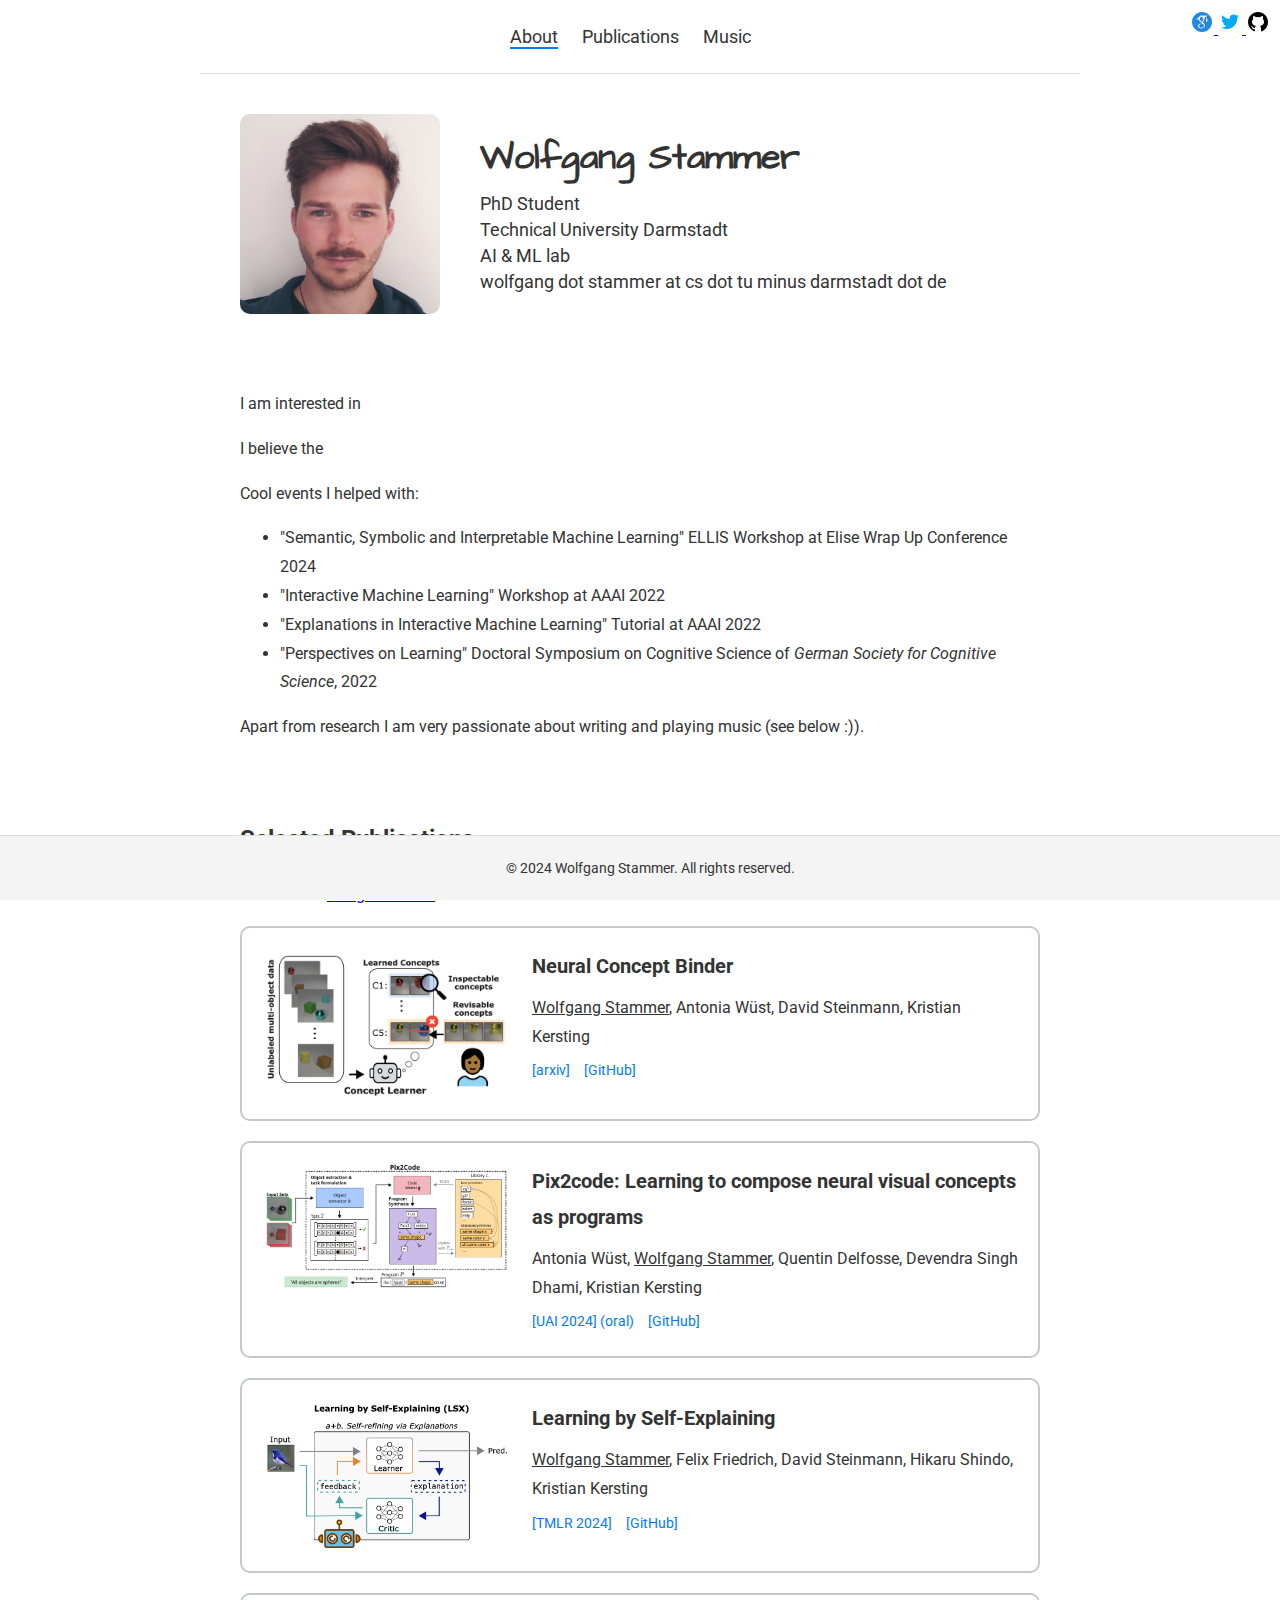
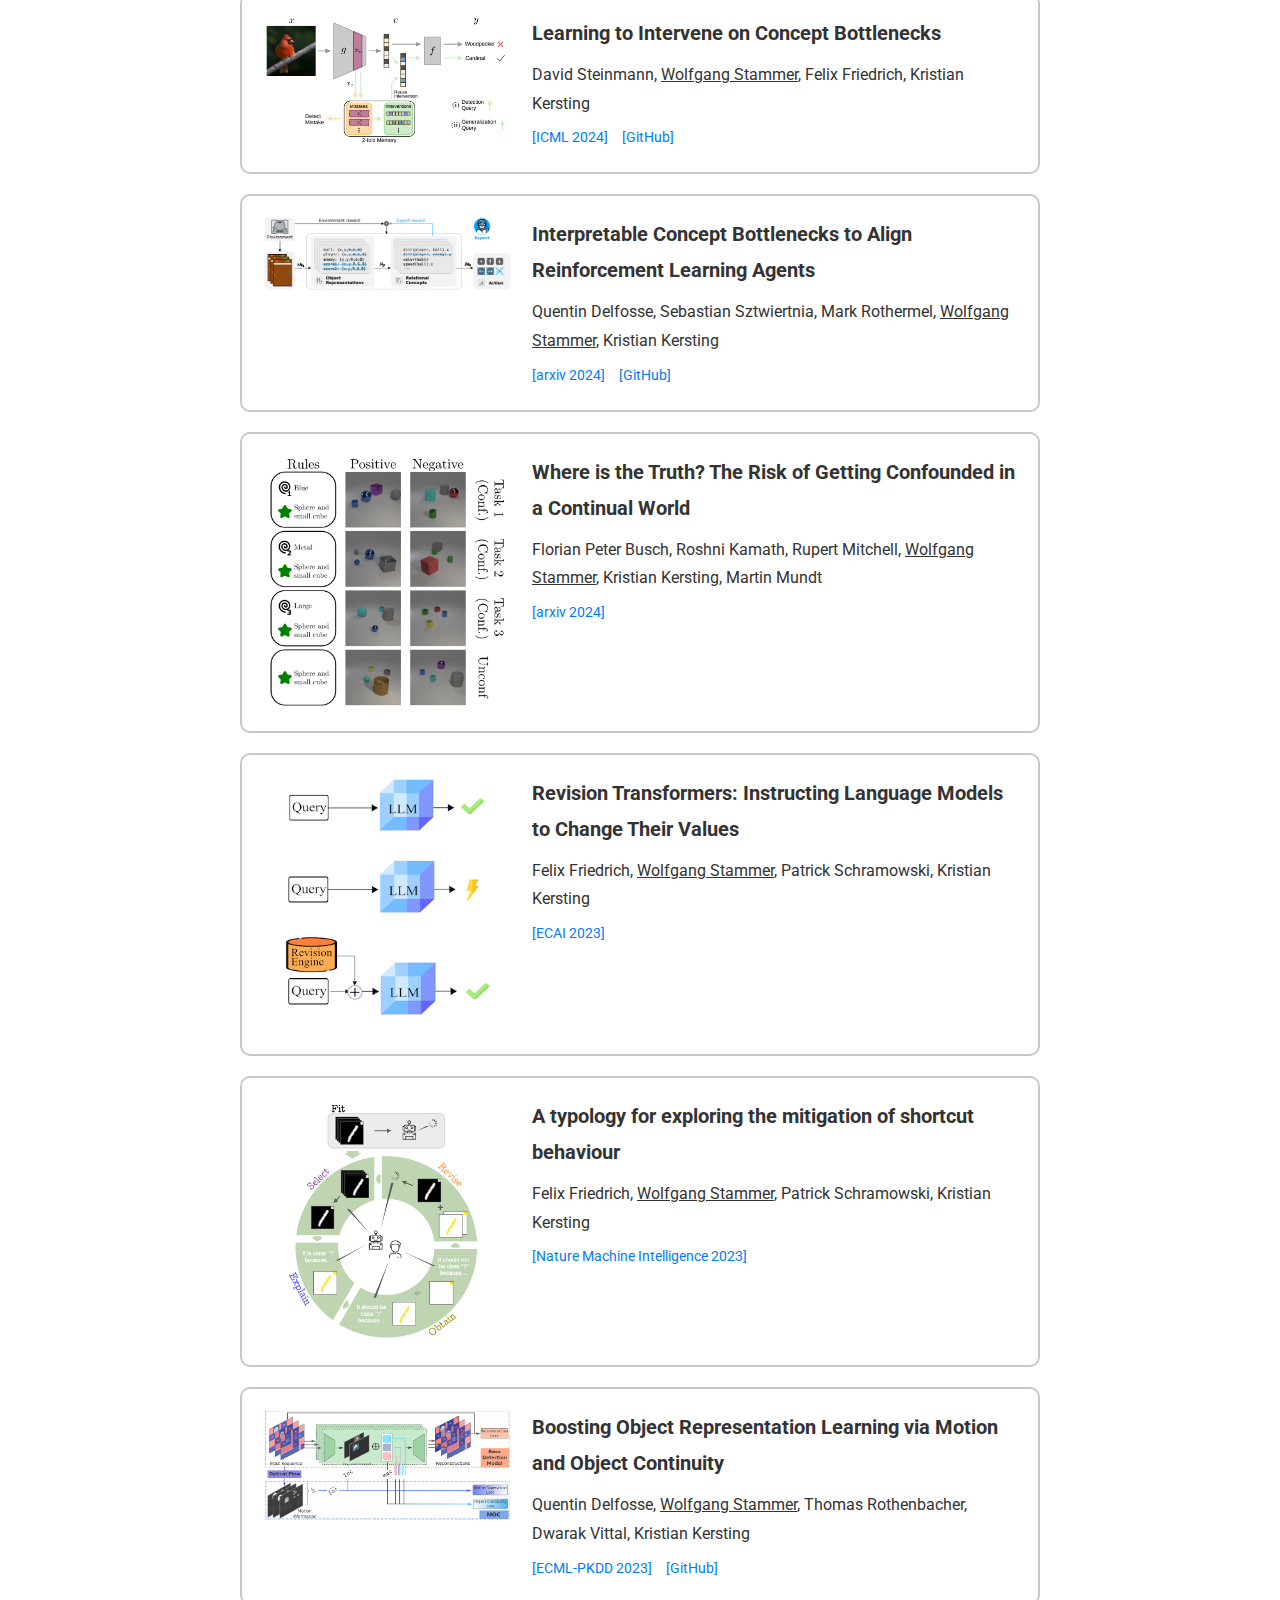
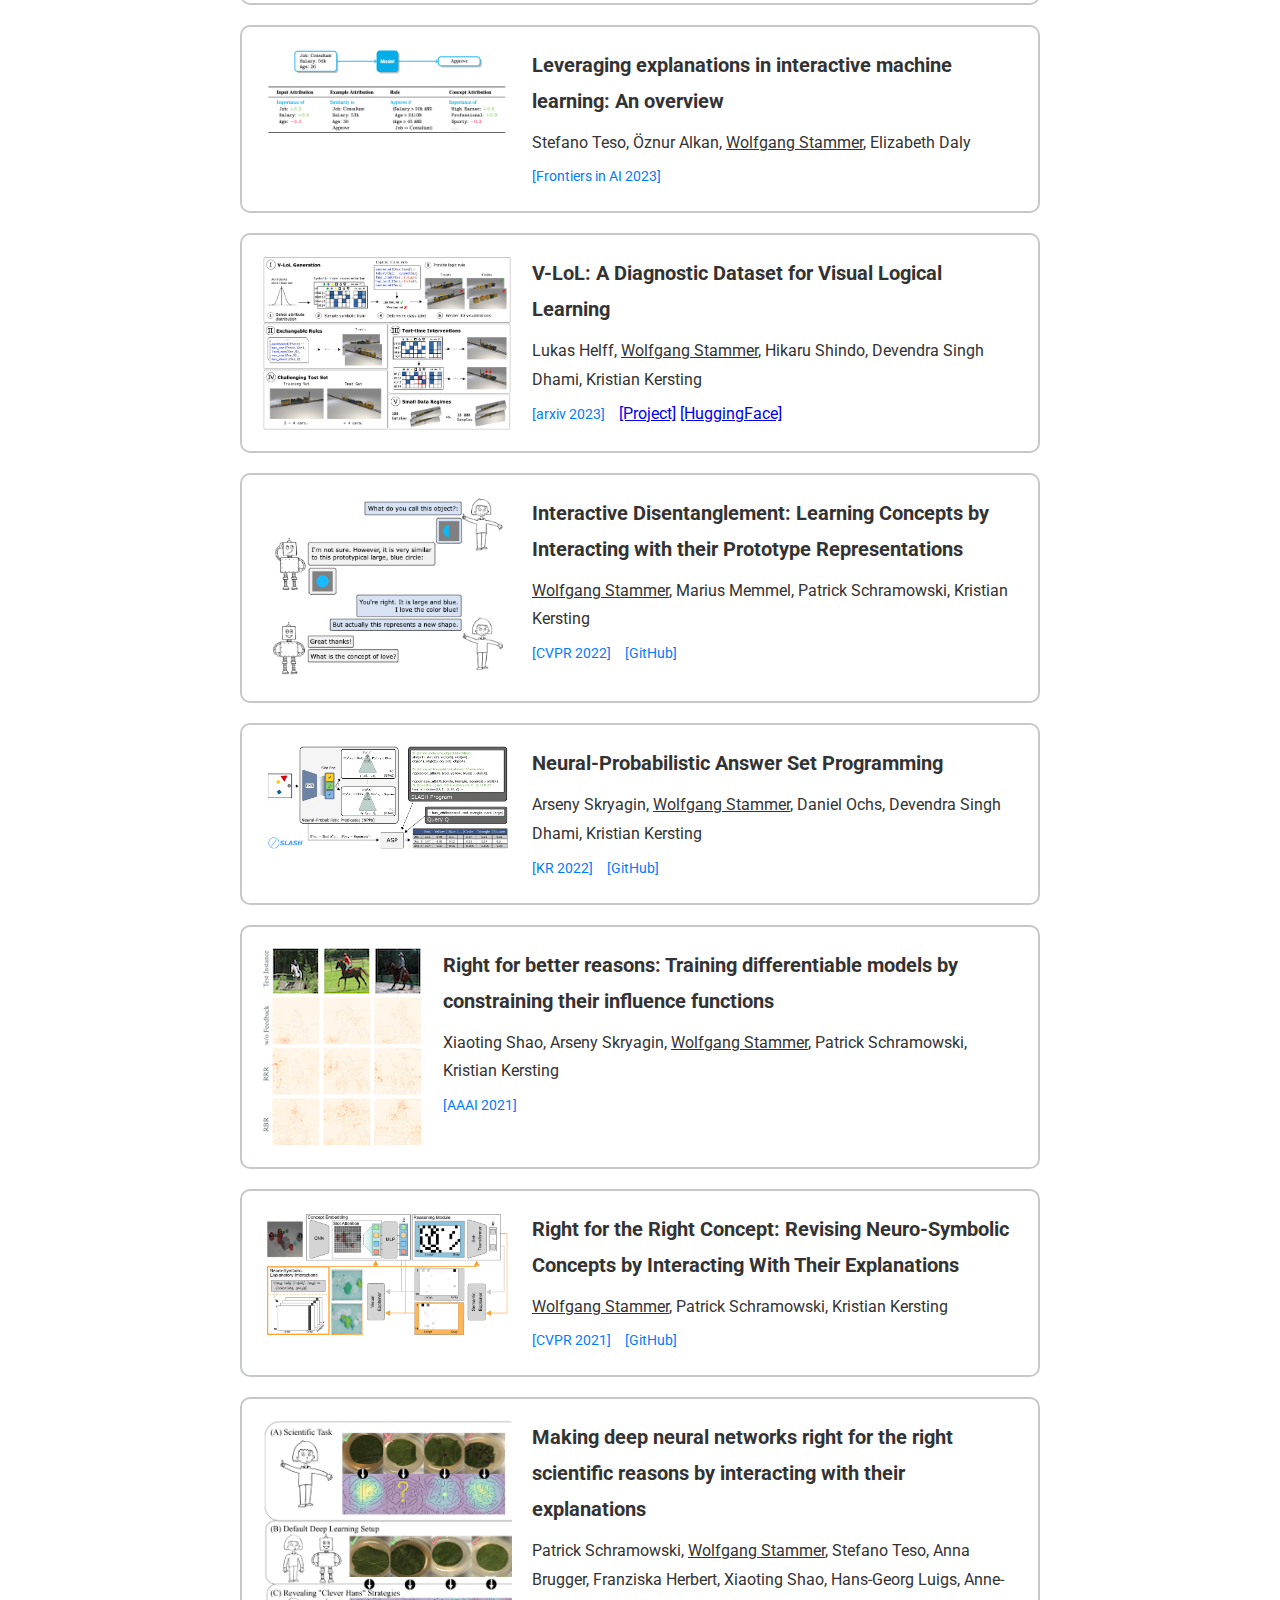
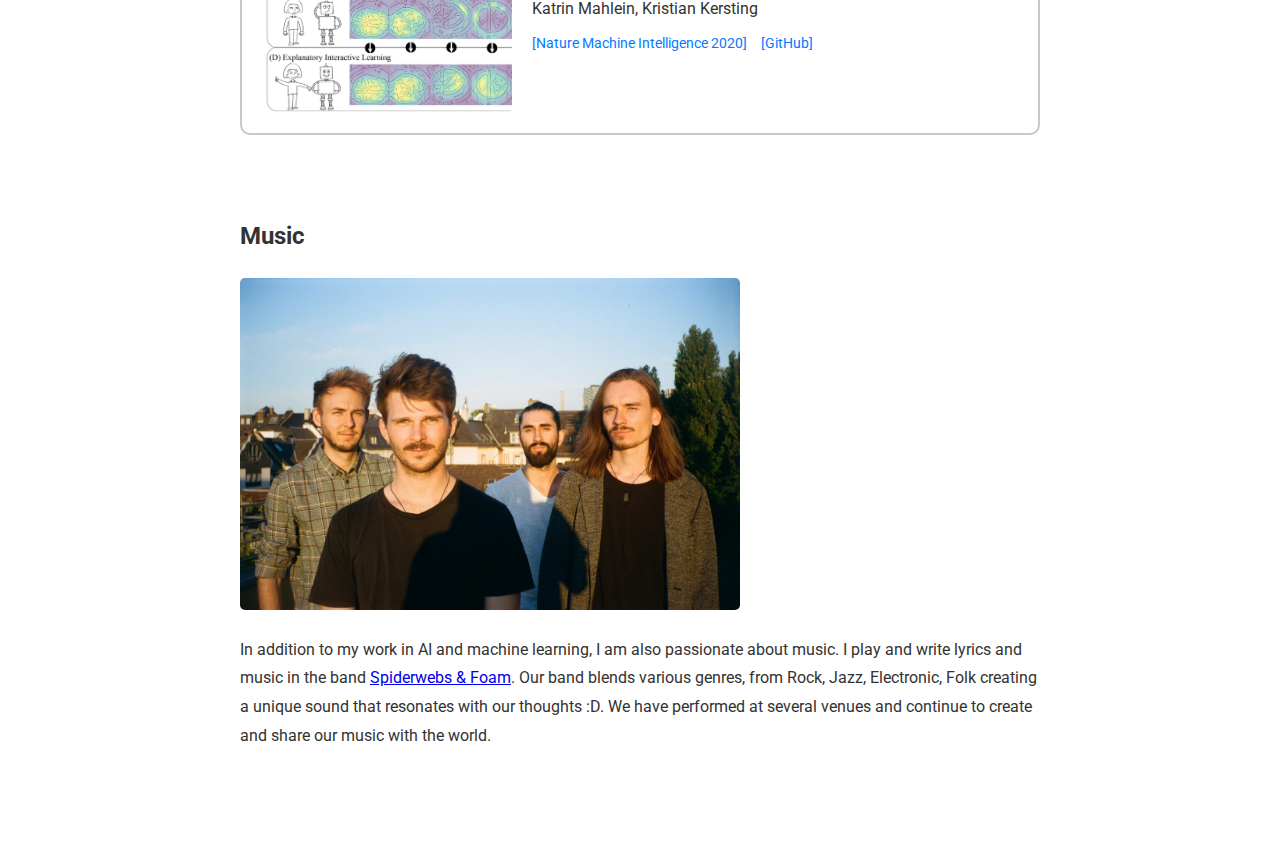
==== index.html @ 80bc4885 "initial commit" ====
<!DOCTYPE html>
<html lang="en">
<head>
    <meta charset="UTF-8">
    <meta name="viewport" content="width=device-width, initial-scale=1.0">
    <title>Wolfgang Stammer - Symbolic Concepts, Explanations and Interactions</title>
    <link rel="stylesheet" href="styles.css">
    <link href="https://fonts.googleapis.com/css2?family=Architects+Daughter&family=Roboto:wght@300&display=swap" rel="stylesheet">
</head>
<body>
    <header>
        <nav>
            <ul>
                <li><a href="#about" class="active">About</a></li>
                <li><a href="#publications">Publications</a></li>
                <li><a href="#music">Music</a></li>
            </ul>
            <div class="social-icons">
                <a href="https://scholar.google.com/citations?user=66-aU5AAAAAJ&hl" target="blank">
                    <img src="logos/icons8-google-scholar.svg" alt="Google Scholar" style="height: 24px;">
                </a>
                <a href="https://twitter.com/WolfStammer" target="blank">
                    <img src="logos/icons8-twitter-48.png" alt="Twitter" style="height: 24px;">
                </a>
                <a href="https://github.com/wolfstam" target="blank">
                    <img src="logos/icons8-github-24.png" alt="GitHub" style="height: 24px;">
                </a>
            </div>
        </nav>
    </header>

    <main>
        <div class="intro">
            <img src="images/wstammer.png" alt="Your Photo">
            <div class="intro-text">
                <h1>Wolfgang Stammer</h1>
                <p>PhD Student</p>
                <p>Technical University Darmstadt</p>
                <p>AI & ML lab</p>
                <p>wolfgang dot stammer at cs dot tu minus darmstadt dot de</p>
            </div>
        </div>

        <section id="about">
            <p>I am interested in </p>
            <p>I believe the </p>
            <p>Cool events I helped with:</p>
            <ul>
                <li>"Semantic, Symbolic and Interpretable Machine Learning" ELLIS Workshop at Elise Wrap Up Conference 2024</li>
                <li>"Interactive Machine Learning" Workshop at AAAI 2022</li>
                <li>"Explanations in Interactive Machine Learning" Tutorial at AAAI 2022</li>
                <li>"Perspectives on Learning" Doctoral Symposium on Cognitive Science of <i>German Society for Cognitive Science</i>, 2022</li>
              </ul> 
            <p>Apart from research I am very passionate about writing and playing music (see below :)).</p> 

        </section>

        <section id="publications">
            <h2>Selected Publications</h2>
            <p>Show me in <a href="https://scholar.google.com/citations?user=66-aU5AAAAAJ&hl" class="scholar-link">Google Scholar</a></p>
            <p></p>
            
            <!-- Displayed Publications -->
            <!-- <div id="selected-publications"> -->
            <div class="publication-item">
                <img src="papers/stammer2024neurips.png" alt="Publication Image">
                <div class="publication-text">
                    <h3>Neural Concept Binder</h3>
                    <p><u>Wolfgang Stammer</u>, Antonia Wüst, David Steinmann, Kristian Kersting</p>
                    <a href="https://arxiv.org/pdf/2406.09949" class="publication-link">[arxiv]</a>
                    <a href="https://github.com/ml-research/NeuralConceptBinder" class="github-link">[GitHub]</a> 
                </div>
            </div>

            <div class="publication-item">
                <img src="papers/wuest_pix2code.png" alt="Publication Image">
                <div class="publication-text">
                    <h3>Pix2code: Learning to compose neural visual concepts as programs</h3>
                    <p>Antonia Wüst, <u>Wolfgang Stammer</u>, Quentin Delfosse, Devendra Singh Dhami, Kristian Kersting</p>
                    <a href="https://arxiv.org/pdf/2402.08280" class="publication-link">[UAI 2024] (oral)</a>
                    <a href="https://github.com/ml-research/pix2code" class="github-link">[GitHub]</a> 
                </div>
            </div>

            <div class="publication-item">
                <img src="papers/stammer2024tmlr.png" alt="Publication Image">
                <div class="publication-text">
                    <h3>Learning by Self-Explaining</h3>
                    <p><u>Wolfgang Stammer</u>, Felix Friedrich, David Steinmann, Hikaru Shindo, Kristian Kersting</p>
                    <a href="https://arxiv.org/pdf/2309.08395" class="publication-link">[TMLR 2024]</a>
                    <a href="https://github.com/ml-research/learning-by-self-explaining" class="github-link">[GitHub]</a> 
                </div>
            </div>

            <div class="publication-item">
                <img src="papers/steinemann2024intervene.png" alt="Publication Image">
                <div class="publication-text">
                    <h3>Learning to Intervene on Concept Bottlenecks</h3>
                    <p>David Steinmann, <u>Wolfgang Stammer</u>, Felix Friedrich, Kristian Kersting</p>
                    <a href="https://arxiv.org/pdf/2308.13453" class="publication-link">[ICML 2024]</a>
                    <a href="https://github.com/ml-research/CB2M" class="github-link">[GitHub]</a> 
                </div>
            </div>
            <!-- </div> -->

            <!-- <div id="hidden-publications" style="display: none;"></div> -->
            <div class="publication-item">
                <img src="papers/delfosse2024interpretable.png" alt="Publication Image">
                <div class="publication-text">
                    <h3>Interpretable Concept Bottlenecks to Align Reinforcement Learning Agents</h3>
                    <p>Quentin Delfosse, Sebastian Sztwiertnia, Mark Rothermel, <u>Wolfgang Stammer</u>, Kristian Kersting</p>
                    <a href="https://arxiv.org/pdf/2401.05821" class="publication-link">[arxiv 2024]</a>
                    <a href="https://github.com/k4ntz/SCoBots" class="github-link">[GitHub]</a> 
                </div>
            </div>

            <div class="publication-item">
                <img src="papers/busch_whereisthetruth.png" alt="Publication Image">
                <div class="publication-text">
                    <h3>Where is the Truth? The Risk of Getting Confounded in a Continual World</h3>
                    <p>Florian Peter Busch, Roshni Kamath, Rupert Mitchell, <u>Wolfgang Stammer</u>, Kristian Kersting, Martin Mundt</p>
                    <a href="https://arxiv.org/pdf/2402.06434" class="publication-link">[arxiv 2024]</a>
                </div>
            </div>

            <div class="publication-item">
                <img src="papers/friedrich2022RiT.png" alt="Publication Image">
                <div class="publication-text">
                    <h3>Revision Transformers: Instructing Language Models to Change Their Values</h3>
                    <p>Felix Friedrich, <u>Wolfgang Stammer</u>, Patrick Schramowski, Kristian Kersting</p>
                    <a href="https://ebooks.iospress.nl/pdf/doi/10.3233/FAIA230341" class="publication-link">[ECAI 2023]</a>
                </div>
            </div>

            <div class="publication-item">
                <img src="papers/friedrich2023xiltypology.png" alt="Publication Image">
                <div class="publication-text">
                    <h3>A typology for exploring the mitigation of shortcut behaviour</h3>
                    <p>Felix Friedrich, <u>Wolfgang Stammer</u>, Patrick Schramowski, Kristian Kersting</p>
                    <a href="https://www.nature.com/articles/s42256-023-00612-w" class="publication-link">[Nature Machine Intelligence 2023]</a>
                </div>
            </div>

            <div class="publication-item">
                <img src="papers/delfosse2023ecml.png" alt="Publication Image">
                <div class="publication-text">
                    <h3>Boosting Object Representation Learning via Motion and Object Continuity</h3>
                    <p>Quentin Delfosse, <u>Wolfgang Stammer</u>, Thomas Rothenbacher, Dwarak Vittal, Kristian Kersting</p>
                    <a href="https://arxiv.org/pdf/2211.09771" class="publication-link">[ECML-PKDD 2023]</a>
                    <a href="https://github.com/k4ntz/MOC" class="github-link">[GitHub]</a> 
                </div>
            </div>

            <div class="publication-item">
                <img src="papers/teso2023frontiers.png" alt="Publication Image">
                <div class="publication-text">
                    <h3>Leveraging explanations in interactive machine learning: An overview</h3>
                    <p>Stefano Teso, Öznur Alkan, <u>Wolfgang Stammer</u>, Elizabeth Daly</p>
                    <a href="https://www.frontiersin.org/articles/10.3389/frai.2023.1066049/full" class="publication-link">[Frontiers in AI 2023]</a>
                </div>
            </div>

            <div class="publication-item">
                <img src="papers/helff2023vlol.png" alt="Publication Image">
                <div class="publication-text">
                    <h3>V-LoL: A Diagnostic Dataset for Visual Logical Learning</h3>
                    <p>Lukas Helff, <u>Wolfgang Stammer</u>, Hikaru Shindo, Devendra Singh Dhami, Kristian Kersting</p>
                    <a href="https://arxiv.org/pdf/2306.07743" class="publication-link">[arxiv 2023]</a>
                    <a href="https://sites.google.com/view/v-lol" class="project-page">[Project]</a> 
                    <a href="https://huggingface.co/datasets/AIML-TUDA/v-lol-trains" class="project-page">[HuggingFace]</a> 
                </div>
            </div>

            <div class="publication-item">
                <img src="papers/stammer2022cvpr.png" alt="Publication Image">
                <div class="publication-text">
                    <h3>Interactive Disentanglement: Learning Concepts by Interacting with their Prototype Representations</h3>
                    <p><u>Wolfgang Stammer</u>, Marius Memmel, Patrick Schramowski, Kristian Kersting</p>
                    <a href="https://openaccess.thecvf.com/content/CVPR2022/papers/Stammer_Interactive_Disentanglement_Learning_Concepts_by_Interacting_With_Their_Prototype_Representations_CVPR_2022_paper.pdf" class="publication-link">[CVPR 2022]</a>
                    <a href="https://github.com/ml-research/XIConceptLearning" class="github-link">[GitHub]</a> 
                </div>
            </div>

            <div class="publication-item">
                <img src="papers/skryagin2022kr_slash.png" alt="Publication Image">
                <div class="publication-text">
                    <h3>Neural-Probabilistic Answer Set Programming</h3>
                    <p>Arseny Skryagin, <u>Wolfgang Stammer</u>, Daniel Ochs, Devendra Singh Dhami, Kristian Kersting</p>
                    <a href="https://proceedings.kr.org/2022/48/kr2022-0048-skryagin-et-al.pdf" class="publication-link">[KR 2022]</a>
                    <a href="https://github.com/ml-research/SLASH" class="github-link">[GitHub]</a> 
                </div>
            </div>

            <div class="publication-item">
                <img src="papers/shao2021aaai.png" alt="Publication Image">
                <div class="publication-text">
                    <h3>Right for better reasons: Training differentiable models by constraining their influence functions</h3>
                    <p>Xiaoting Shao, Arseny Skryagin, <u>Wolfgang Stammer</u>, Patrick Schramowski, Kristian Kersting</p>
                    <a href="https://ojs.aaai.org/index.php/AAAI/article/view/17148/16955" class="publication-link">[AAAI 2021]</a>
                </div>
            </div>

            <div class="publication-item">
                <img src="papers/stammer2021cvpr.png" alt="Publication Image">
                <div class="publication-text">
                    <h3>Right for the Right Concept: Revising Neuro-Symbolic Concepts by Interacting With Their Explanations</h3>
                    <p><u>Wolfgang Stammer</u>, Patrick Schramowski, Kristian Kersting</p>
                    <a href="http://openaccess.thecvf.com/content/CVPR2021/papers/Stammer_Right_for_the_Right_Concept_Revising_Neuro-Symbolic_Concepts_by_Interacting_CVPR_2021_paper.pdf" class="publication-link">[CVPR 2021]</a>
                    <a href="https://github.com/ml-research/NeSyXIL" class="github-link">[GitHub]</a> 
                </div>
            </div>

            <div class="publication-item">
                <img src="papers/schramowski2020arxiv_plantxml.png" alt="Publication Image">
                <div class="publication-text">
                    <h3>Making deep neural networks right for the right scientific reasons by interacting with their explanations</h3>
                    <p>Patrick Schramowski, <u>Wolfgang Stammer</u>, Stefano Teso, Anna Brugger, Franziska Herbert, Xiaoting Shao, Hans-Georg Luigs, Anne-Katrin Mahlein, Kristian Kersting</p>
                    <a href="https://www.nature.com/articles/s42256-020-0212-3" class="publication-link">[Nature Machine Intelligence 2020]</a>
                    <a href="https://github.com/ml-research/XIL" class="github-link">[GitHub]</a> 

                </div>
            </div>
                <!-- </div> -->

            <!-- Show More Button
            <p id="toggle-publications" onclick="togglePublications()" style="cursor: pointer; color: blue; text-decoration: underline;">Show all</p> -->

        </section>

        <section id="music">
            <div class="music">
                <h2>Music</h2>
                <img src="images/Quer_Spiderwebs_Foam-scaled-1.jpg" alt="Spiderwebs & Foam">
                <p>In addition to my work in AI and machine learning, I am also passionate about music. I play and write lyrics and music in the band <a href="https://spiderwebsandfoam.com" target="_blank">Spiderwebs & Foam</a>. Our band blends various genres, from Rock, Jazz, Electronic, Folk creating a unique sound that resonates with our thoughts :D. We have performed at several venues and continue to create and share our music with the world.</p>
            </div>
        </section>

    </main>

    <footer>
        <p>&copy; 2024 Wolfgang Stammer. All rights reserved.</p>
    </footer>

    <!-- <script>
        function togglePublications() {
            var hiddenPublications = document.getElementById("hidden-publications");
            var toggleButton = document.getElementById("toggle-publications");

            if (hiddenPublications.style.display === "none") {
                hiddenPublications.style.display = "block";
                toggleButton.textContent = "Show less";
            } else {
                hiddenPublications.style.display = "none";
                toggleButton.textContent = "Show all";
            }
        }
    </script> -->

</body>
</html>
---- styles.css ----
body {
    font-family: 'Roboto', sans-serif;
    margin: 0;
    padding: 0;
    padding-left: 200px;
    padding-right: 200px;
    background-color: #fff;
    color: #333;
    /* Added padding-bottom to create space for the footer */
    padding-bottom: 60px;
}

header {
    background-color: #fff;
    padding: 10px;
    border-bottom: 1px solid #ddd;
}

nav ul {
    list-style: none;
    padding: 0;
    text-align: center;
}

nav ul li {
    display: inline;
    margin-right: 20px;
}

nav ul li a {
    text-decoration: none;
    color: #333;
    font-size: 18px;
}

nav ul li a.active {
    border-bottom: 2px solid #007BFF;
}

.intro {
    display: flex;
    align-items: center;
    padding: 40px;
}

.intro img {
    border-radius: 10px;
    max-width: 200px;
    margin-right: 40px;
}

.intro-text {
    font-family: 'Architects Daughter', cursive;
}

.intro-text h1 {
    font-size: 36px;
    margin: 0 0 10px;
}

.intro-text p {
    font-family: 'Roboto', sans-serif; /* Adjusted for better readability */
    font-size: 18px;
    margin: 5px 0;
}

section {
    padding: 20px 40px;
    line-height: 1.8;
    font-size: 16px;
}

.publication-item {
    display: flex;
    align-items: flex-start;
    border: 2px solid #c6c8ca;
    padding: 20px;
    margin-bottom: 20px;
    border-radius: 10px;
}

.publication-item img {
    max-width: 250px;
    margin-right: 20px;
    border-radius: 5px;
}

.publication-text {
    max-width: 70%;
}

.publication-text h3 {
    font-size: 20px;
    margin: 0 0 10px;
}

.publication-text p {
    font-size: 16px;
    margin: 5px 0;
}

.publication-link, .github-link {
    font-size: 14px;
    margin-right: 10px;
    text-decoration: none;
    color: #007BFF;
}

.music img {
    max-width: 500px;
    margin-right: 20px;
    border-radius: 5px;
}


footer {
    background-color: #f4f4f4;
    color: #333;
    text-align: center;
    padding: 10px;
    border-top: 1px solid #ddd;
    font-size: 14px;
    position: fixed;
    bottom: 0;
    width: 100%;
    left: 0;
    right: 0;
}

.social-icons {
    position: absolute;
    top: 10px;
    right: 10px;
}
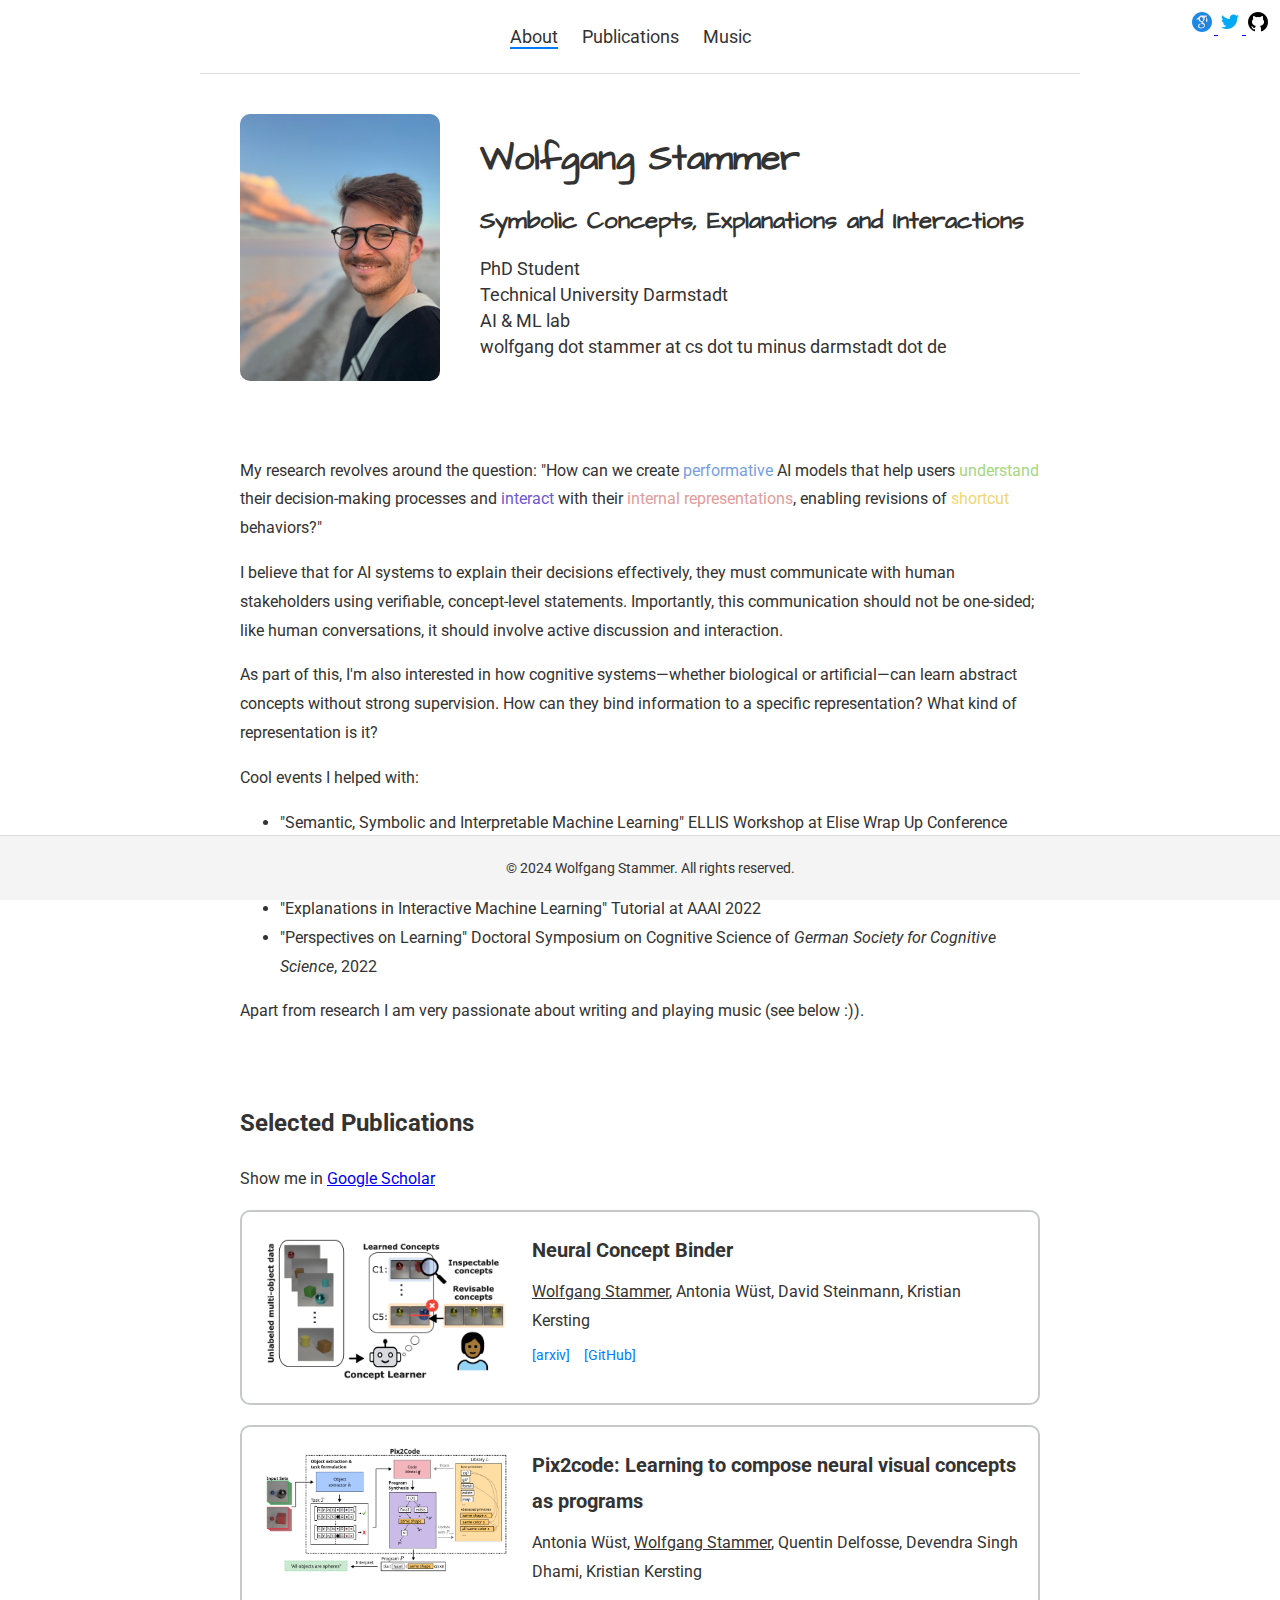
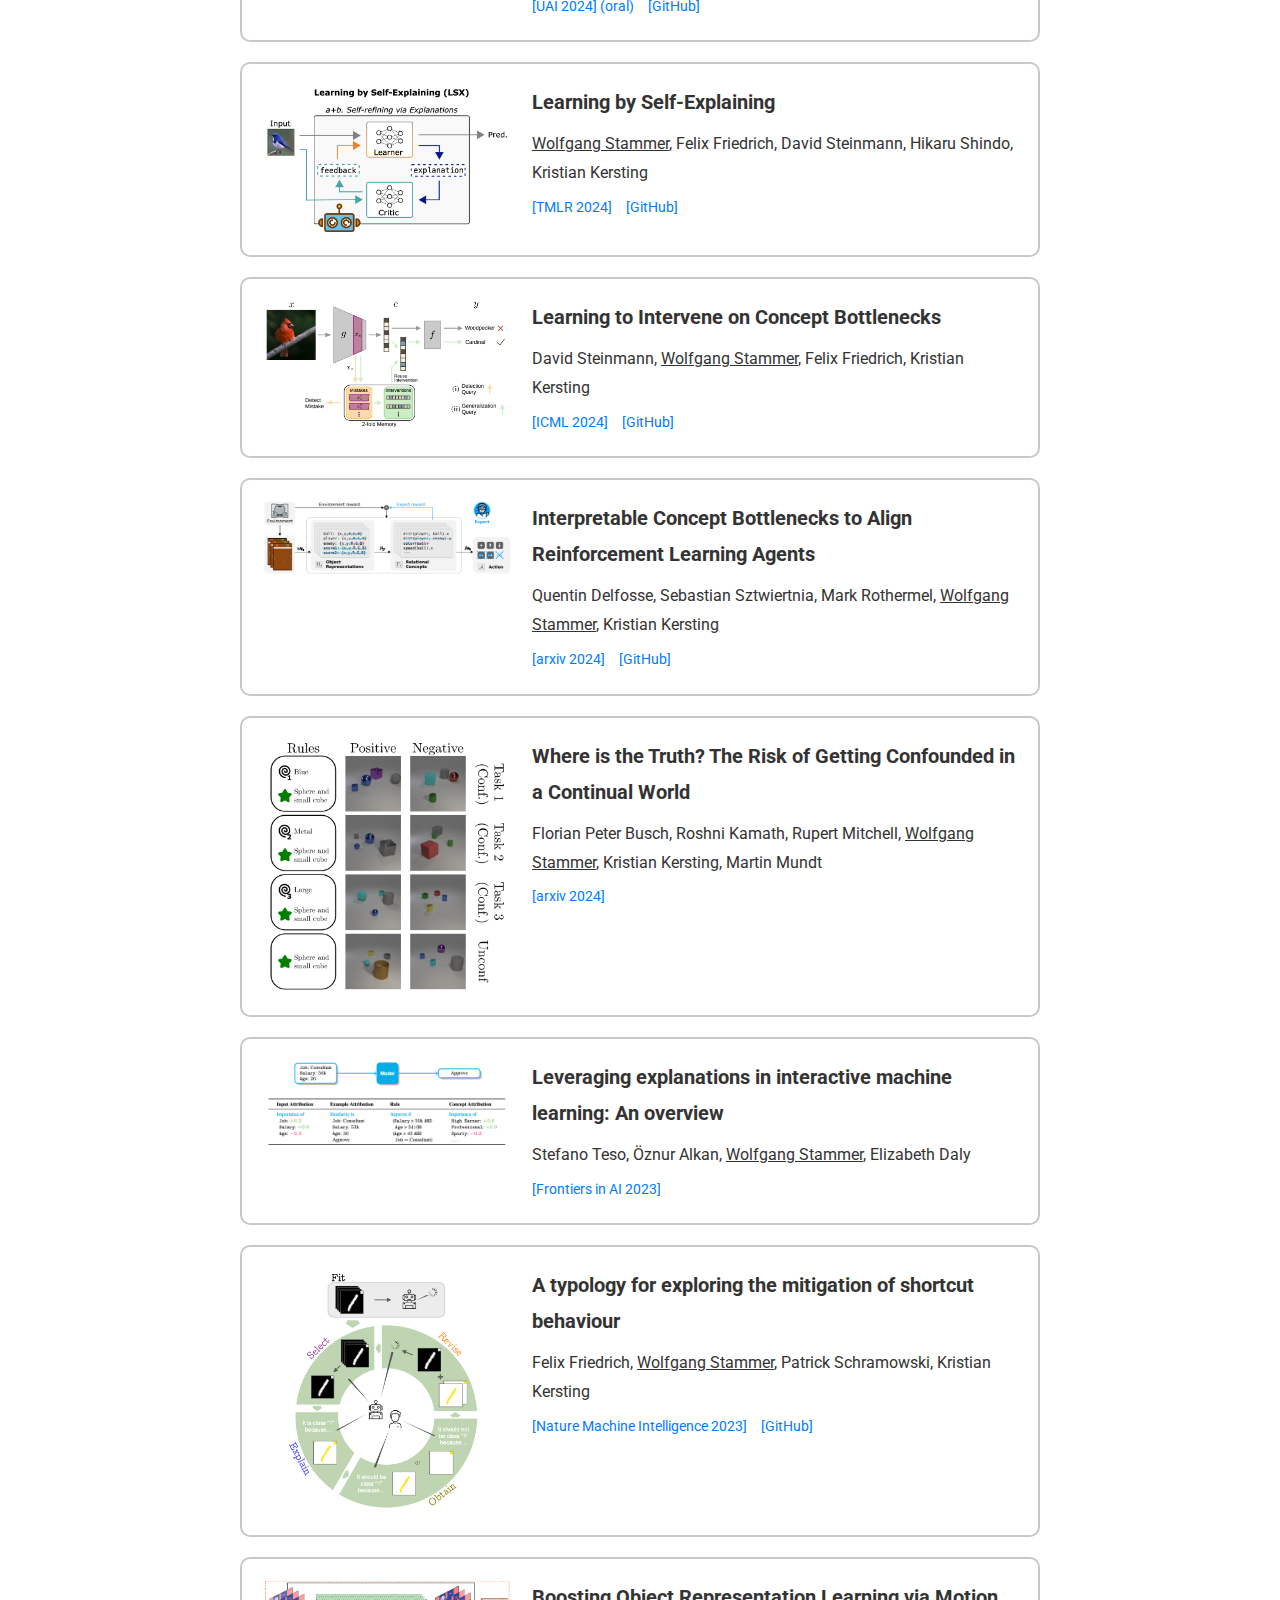
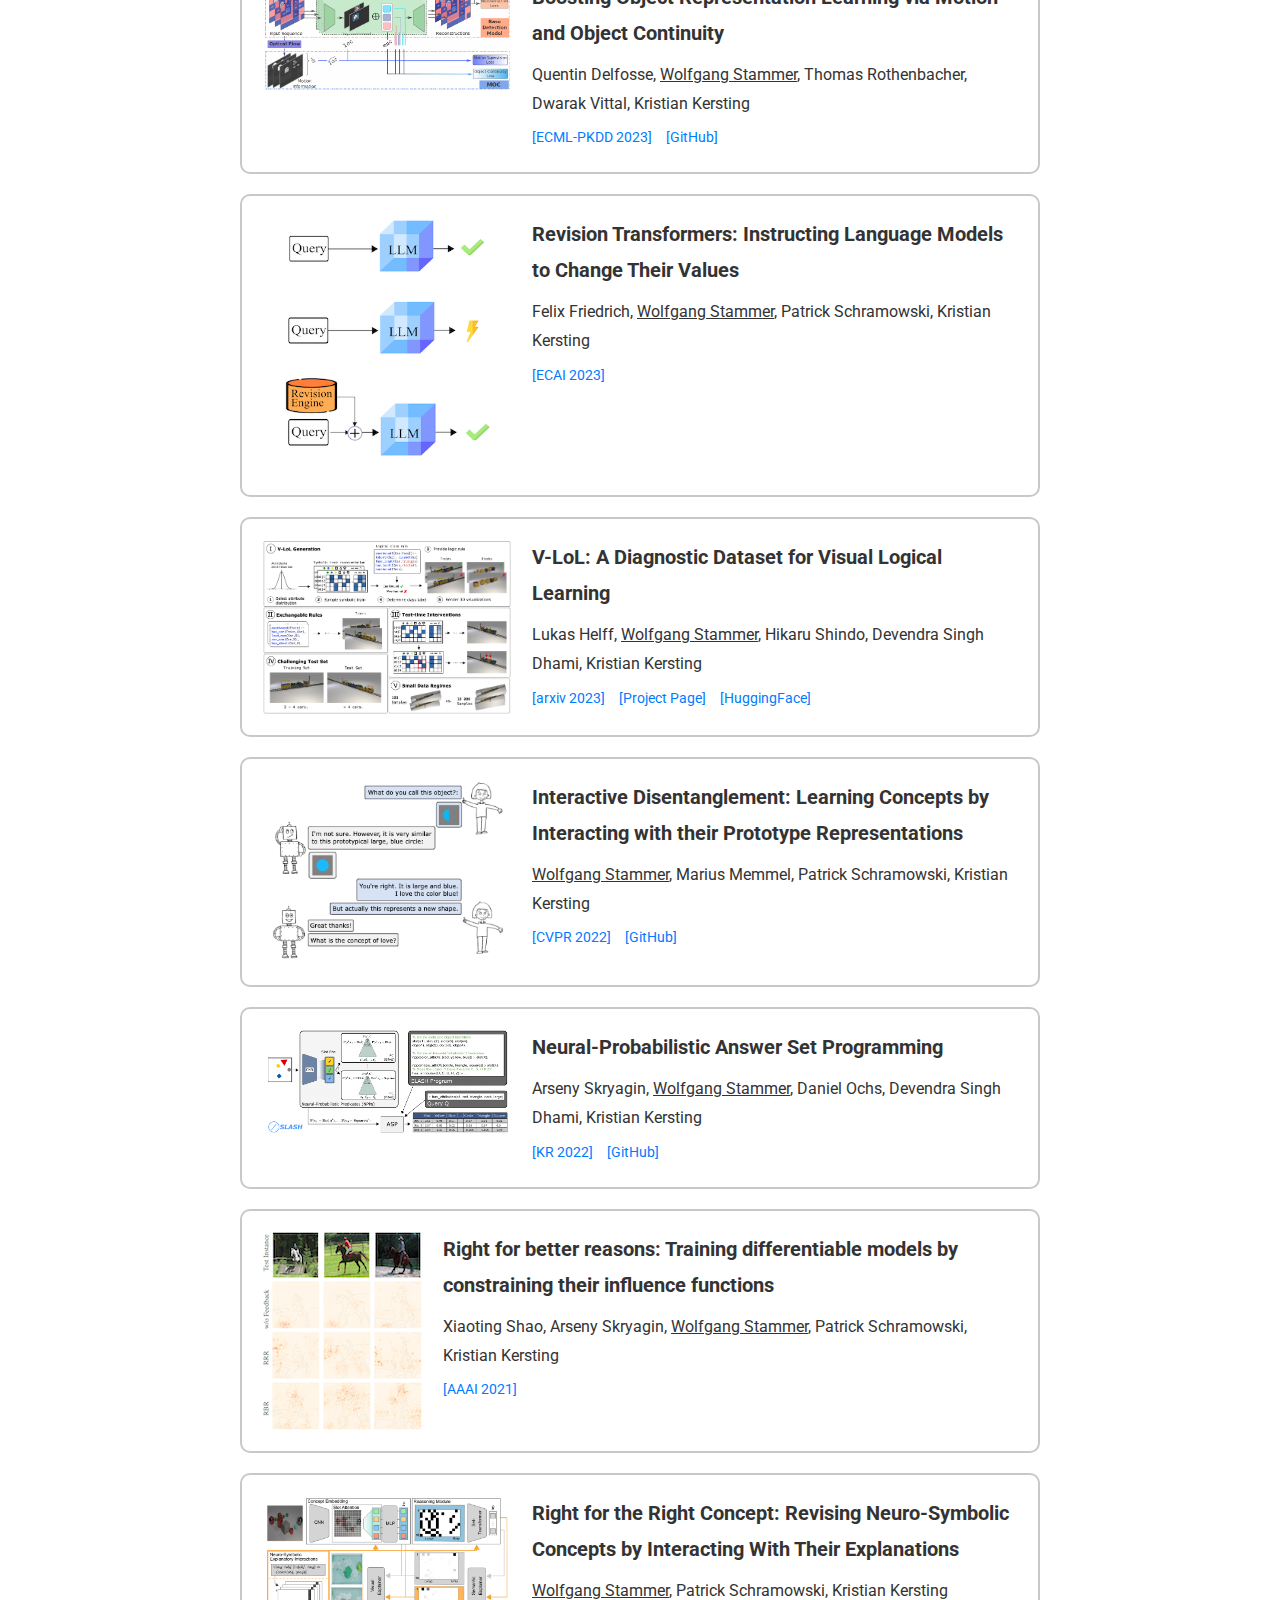
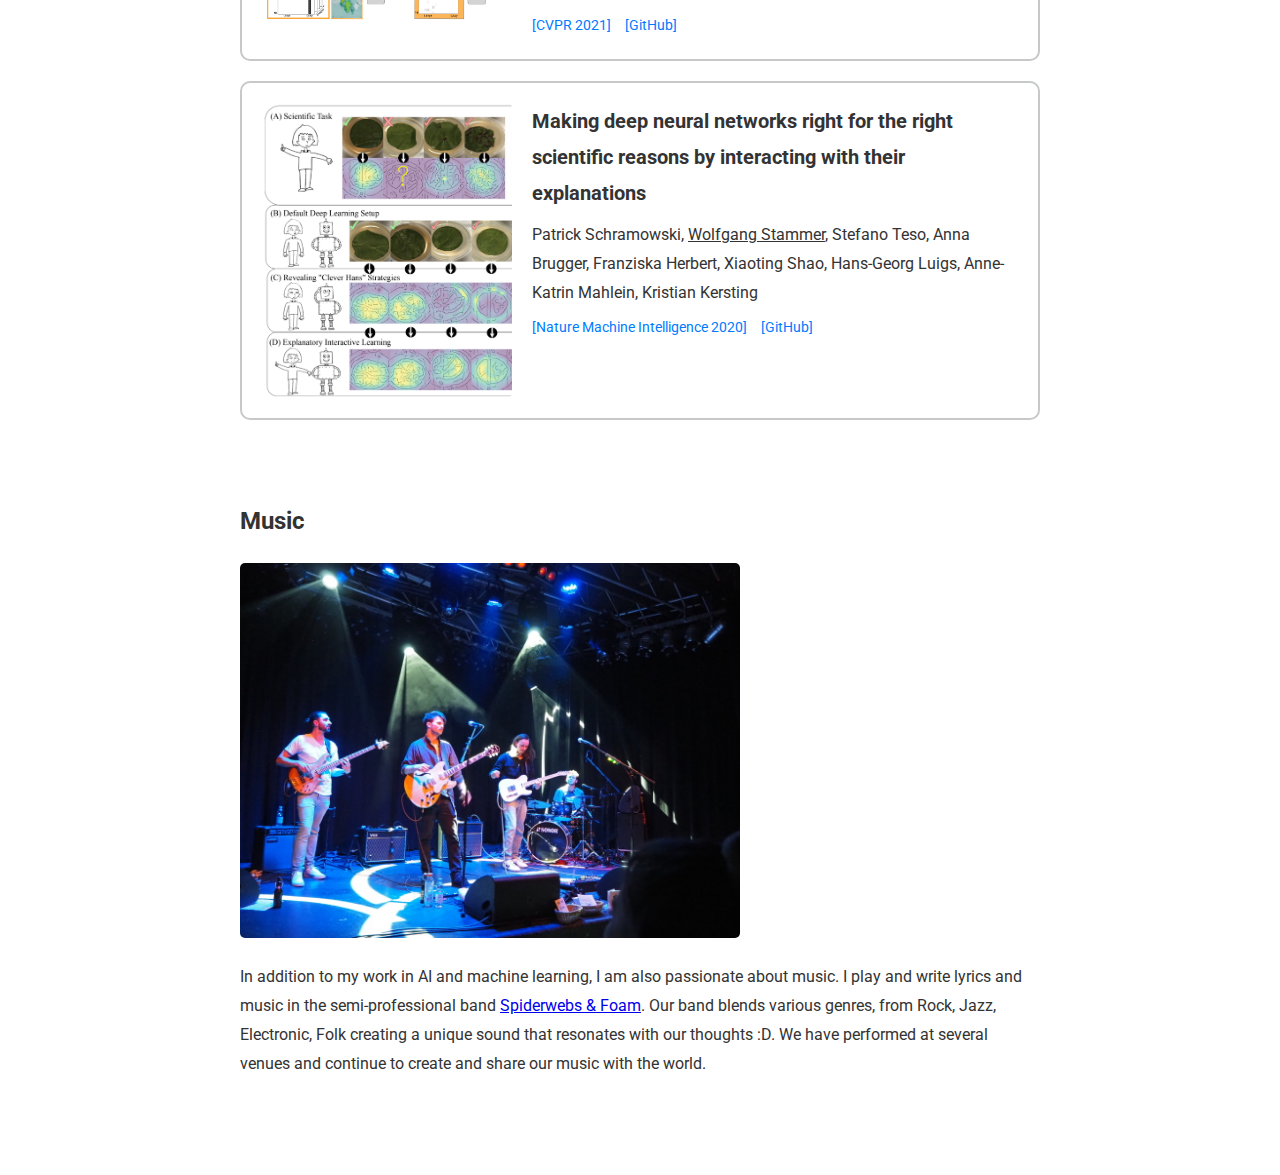
==== commit 1ec50c72: "minor updates" ====
--- a/index.html
+++ b/index.html
@@ -31,9 +31,10 @@
 
     <main>
         <div class="intro">
-            <img src="images/wstammer.png" alt="Your Photo">
+            <img src="images/wstammer3.jpeg" alt="Your Photo">
             <div class="intro-text">
                 <h1>Wolfgang Stammer</h1>
+                <h2>Symbolic Concepts, Explanations and Interactions</h2>
                 <p>PhD Student</p>
                 <p>Technical University Darmstadt</p>
                 <p>AI & ML lab</p>
@@ -42,8 +43,9 @@
         </div>
 
         <section id="about">
-            <p>I am interested in </p>
-            <p>I believe the </p>
+            <p>My research revolves around the question: "How can we create <span style="color: #759fE5;">performative</span> AI models that help users <span style="color:#a5d781;">understand</span> their decision-making processes and <span style="color:#6d57d1;">interact</span> with their <span style="color:#DF9D9B;">internal representations</span>, enabling revisions of <span style="color:#f0d677;">shortcut</span> behaviors?"</p>
+            <p>I believe that for AI systems to explain their decisions effectively, they must communicate with human stakeholders using verifiable, concept-level statements. Importantly, this communication should not be one-sided; like human conversations, it should involve active discussion and interaction.</p>
+            <p>As part of this, I'm also interested in how cognitive systems—whether biological or artificial—can learn abstract concepts without strong supervision. How can they bind information to a specific representation? What kind of representation is it?</p>
             <p>Cool events I helped with:</p>
             <ul>
                 <li>"Semantic, Symbolic and Interpretable Machine Learning" ELLIS Workshop at Elise Wrap Up Conference 2024</li>
@@ -124,11 +126,11 @@
             </div>
 
             <div class="publication-item">
-                <img src="papers/friedrich2022RiT.png" alt="Publication Image">
-                <div class="publication-text">
-                    <h3>Revision Transformers: Instructing Language Models to Change Their Values</h3>
-                    <p>Felix Friedrich, <u>Wolfgang Stammer</u>, Patrick Schramowski, Kristian Kersting</p>
-                    <a href="https://ebooks.iospress.nl/pdf/doi/10.3233/FAIA230341" class="publication-link">[ECAI 2023]</a>
+                <img src="papers/teso2023frontiers.png" alt="Publication Image">
+                <div class="publication-text">
+                    <h3>Leveraging explanations in interactive machine learning: An overview</h3>
+                    <p>Stefano Teso, Öznur Alkan, <u>Wolfgang Stammer</u>, Elizabeth Daly</p>
+                    <a href="https://www.frontiersin.org/articles/10.3389/frai.2023.1066049/full" class="publication-link">[Frontiers in AI 2023]</a>
                 </div>
             </div>
 
@@ -138,6 +140,7 @@
                     <h3>A typology for exploring the mitigation of shortcut behaviour</h3>
                     <p>Felix Friedrich, <u>Wolfgang Stammer</u>, Patrick Schramowski, Kristian Kersting</p>
                     <a href="https://www.nature.com/articles/s42256-023-00612-w" class="publication-link">[Nature Machine Intelligence 2023]</a>
+                    <a href="https://github.com/ml-research/A-Typology-for-Exploring-the-Mitigation-of-Shortcut-Behavior" class="github-link">[GitHub]</a> 
                 </div>
             </div>
 
@@ -152,11 +155,11 @@
             </div>
 
             <div class="publication-item">
-                <img src="papers/teso2023frontiers.png" alt="Publication Image">
-                <div class="publication-text">
-                    <h3>Leveraging explanations in interactive machine learning: An overview</h3>
-                    <p>Stefano Teso, Öznur Alkan, <u>Wolfgang Stammer</u>, Elizabeth Daly</p>
-                    <a href="https://www.frontiersin.org/articles/10.3389/frai.2023.1066049/full" class="publication-link">[Frontiers in AI 2023]</a>
+                <img src="papers/friedrich2022RiT.png" alt="Publication Image">
+                <div class="publication-text">
+                    <h3>Revision Transformers: Instructing Language Models to Change Their Values</h3>
+                    <p>Felix Friedrich, <u>Wolfgang Stammer</u>, Patrick Schramowski, Kristian Kersting</p>
+                    <a href="https://ebooks.iospress.nl/pdf/doi/10.3233/FAIA230341" class="publication-link">[ECAI 2023]</a>
                 </div>
             </div>
 
@@ -166,8 +169,8 @@
                     <h3>V-LoL: A Diagnostic Dataset for Visual Logical Learning</h3>
                     <p>Lukas Helff, <u>Wolfgang Stammer</u>, Hikaru Shindo, Devendra Singh Dhami, Kristian Kersting</p>
                     <a href="https://arxiv.org/pdf/2306.07743" class="publication-link">[arxiv 2023]</a>
-                    <a href="https://sites.google.com/view/v-lol" class="project-page">[Project]</a> 
-                    <a href="https://huggingface.co/datasets/AIML-TUDA/v-lol-trains" class="project-page">[HuggingFace]</a> 
+                    <a href="https://sites.google.com/view/v-lol" class="project-page">[Project Page]</a> 
+                    <a href="https://huggingface.co/datasets/AIML-TUDA/v-lol-trains" class="huggingface-link">[HuggingFace]</a> 
                 </div>
             </div>
 
@@ -230,8 +233,8 @@
         <section id="music">
             <div class="music">
                 <h2>Music</h2>
-                <img src="images/Quer_Spiderwebs_Foam-scaled-1.jpg" alt="Spiderwebs & Foam">
-                <p>In addition to my work in AI and machine learning, I am also passionate about music. I play and write lyrics and music in the band <a href="https://spiderwebsandfoam.com" target="_blank">Spiderwebs & Foam</a>. Our band blends various genres, from Rock, Jazz, Electronic, Folk creating a unique sound that resonates with our thoughts :D. We have performed at several venues and continue to create and share our music with the world.</p>
+                <img src="images/Spiderwebs.jpeg" alt="Spiderwebs & Foam">
+                <p>In addition to my work in AI and machine learning, I am also passionate about music. I play and write lyrics and music in the semi-professional band <a href="https://spiderwebsandfoam.com" target="_blank">Spiderwebs & Foam</a>. Our band blends various genres, from Rock, Jazz, Electronic, Folk creating a unique sound that resonates with our thoughts :D. We have performed at several venues and continue to create and share our music with the world.</p>
             </div>
         </section>
 
--- a/styles.css
+++ b/styles.css
@@ -99,7 +99,7 @@
     margin: 5px 0;
 }
 
-.publication-link, .github-link {
+.publication-link, .github-link, .project-page, .huggingface-link {
     font-size: 14px;
     margin-right: 10px;
     text-decoration: none;
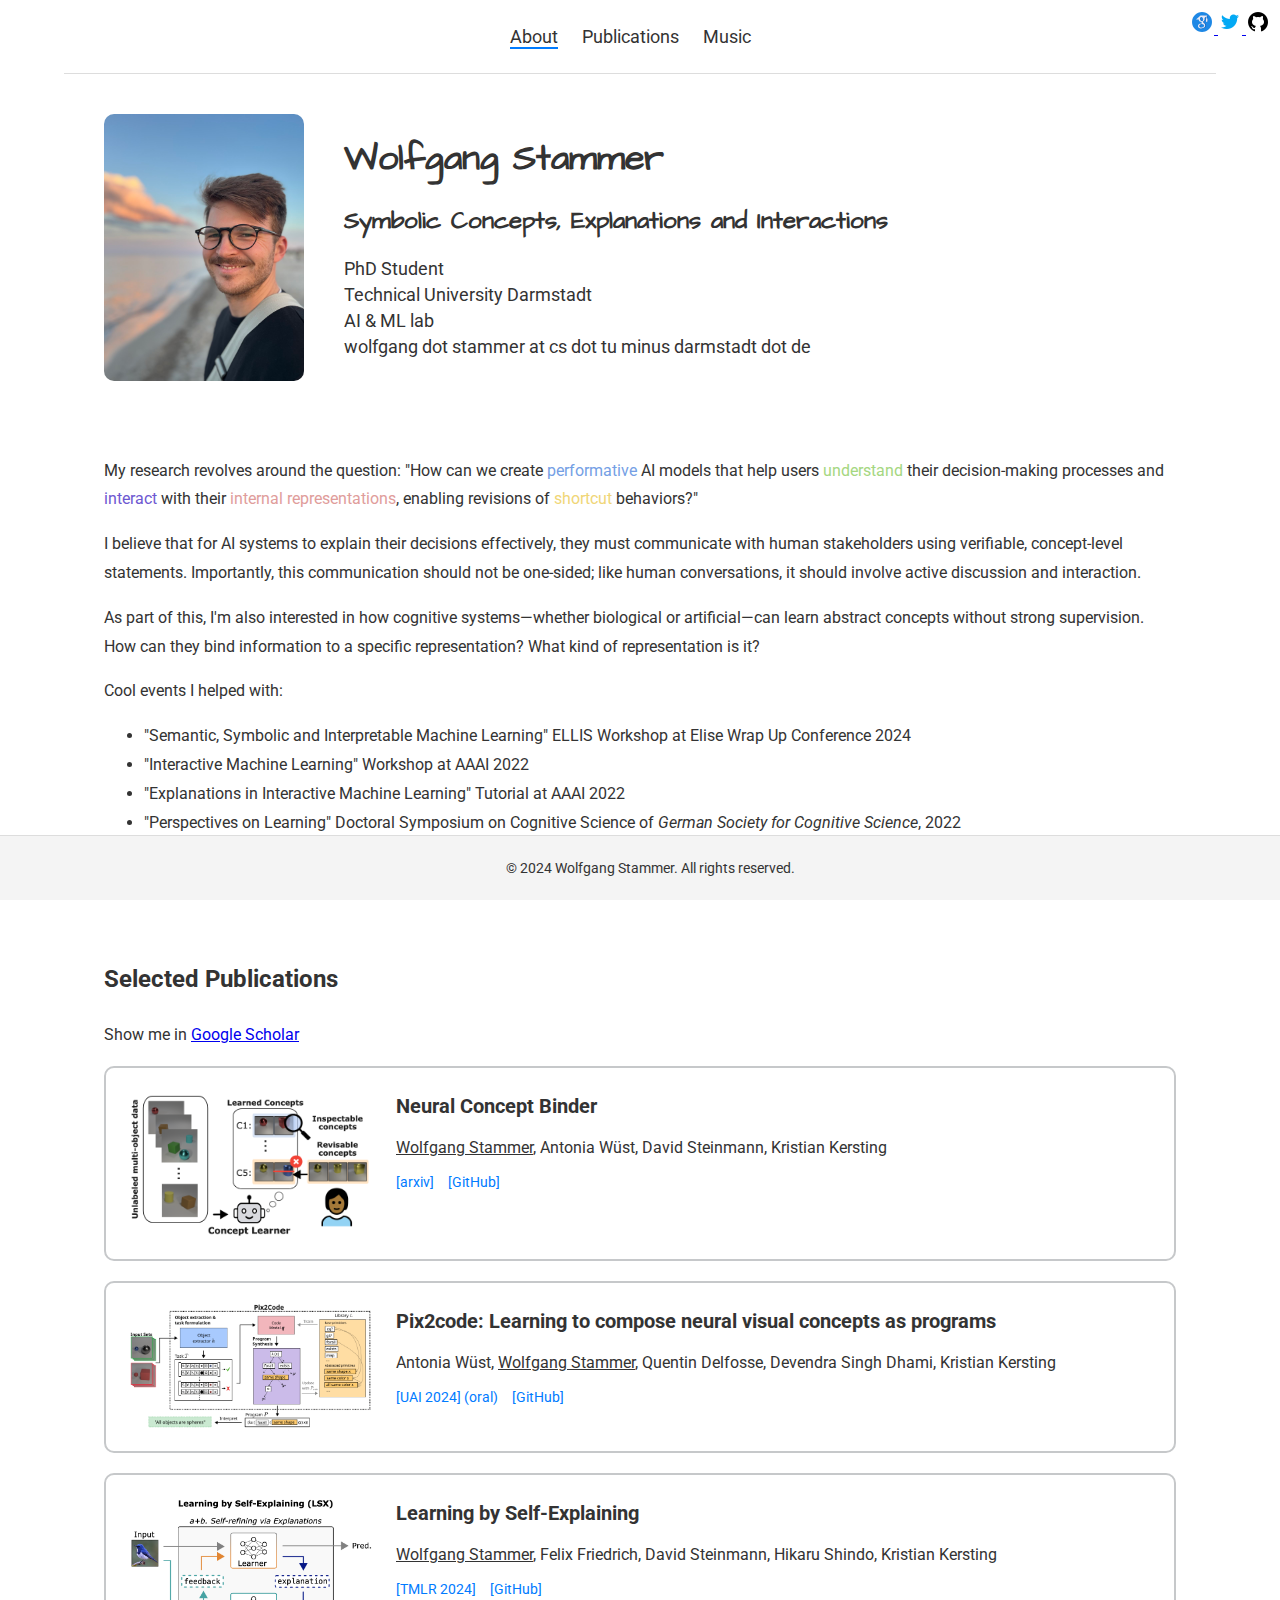
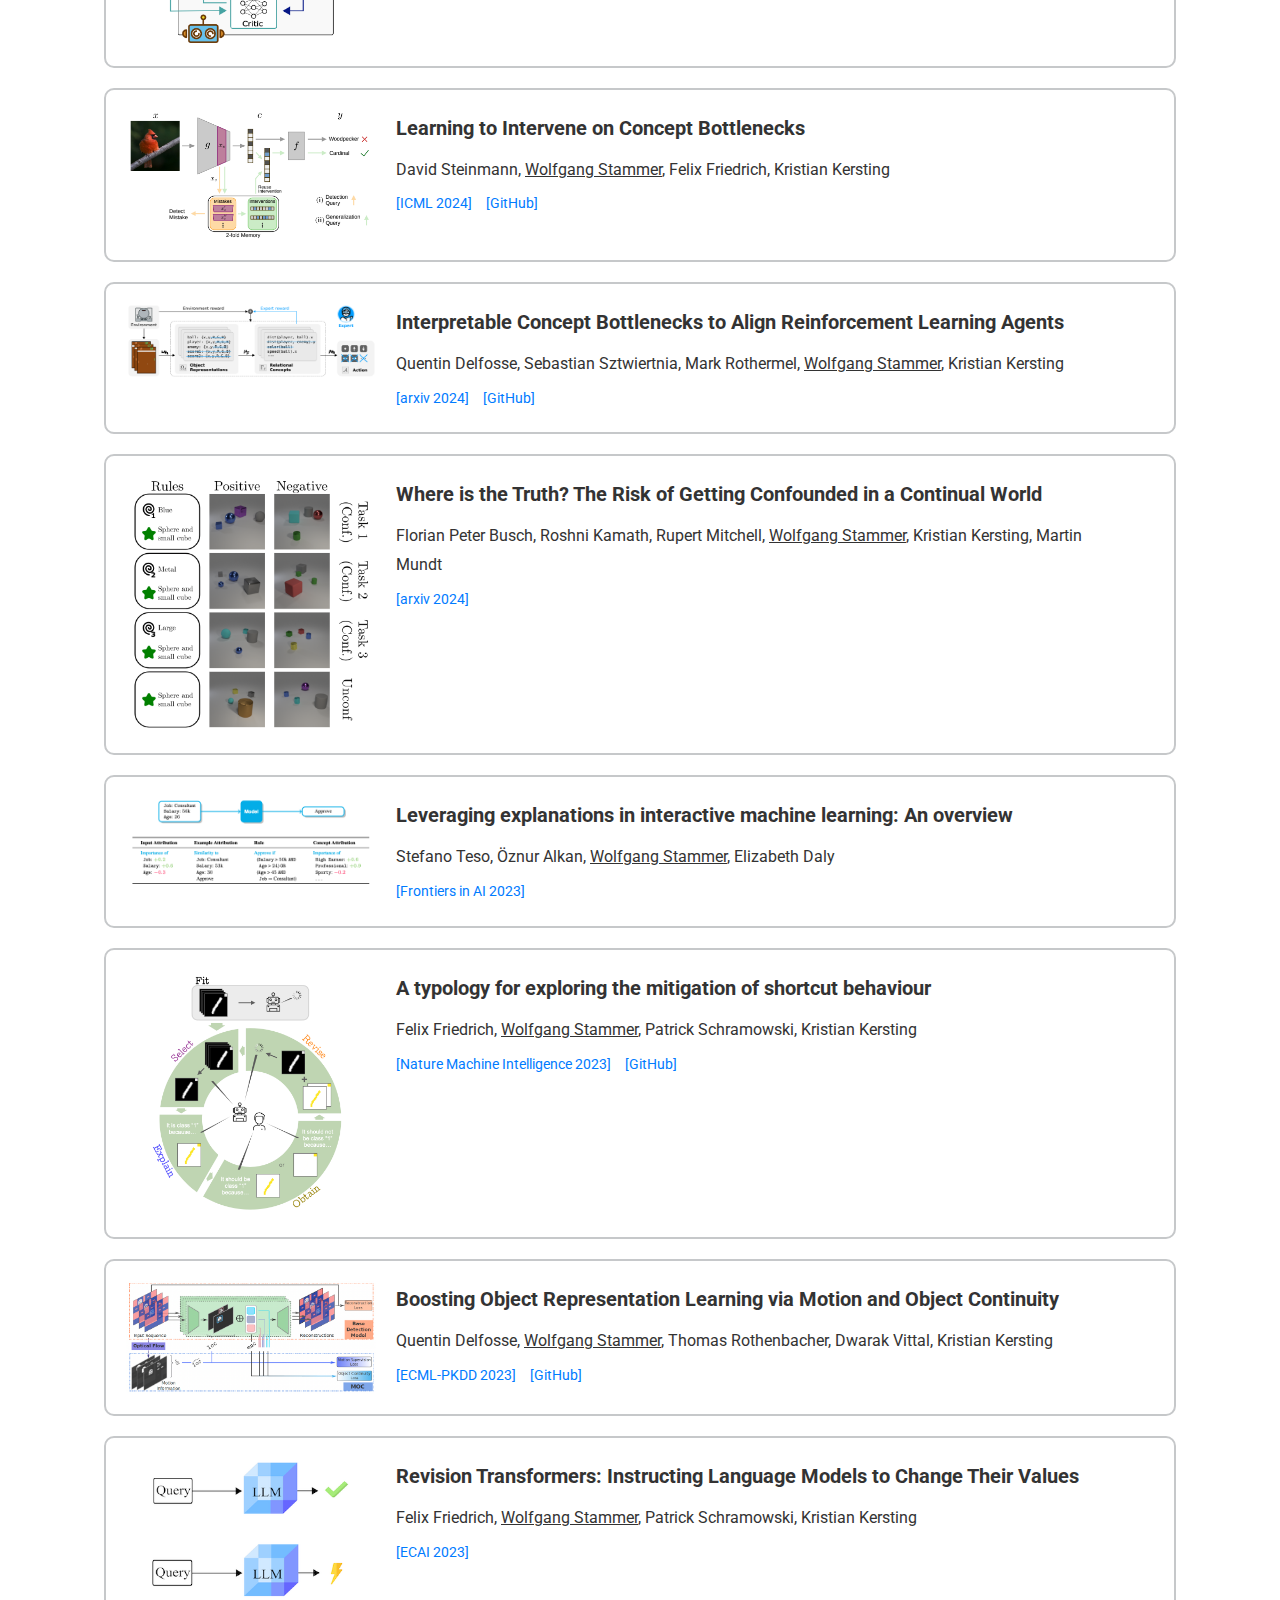
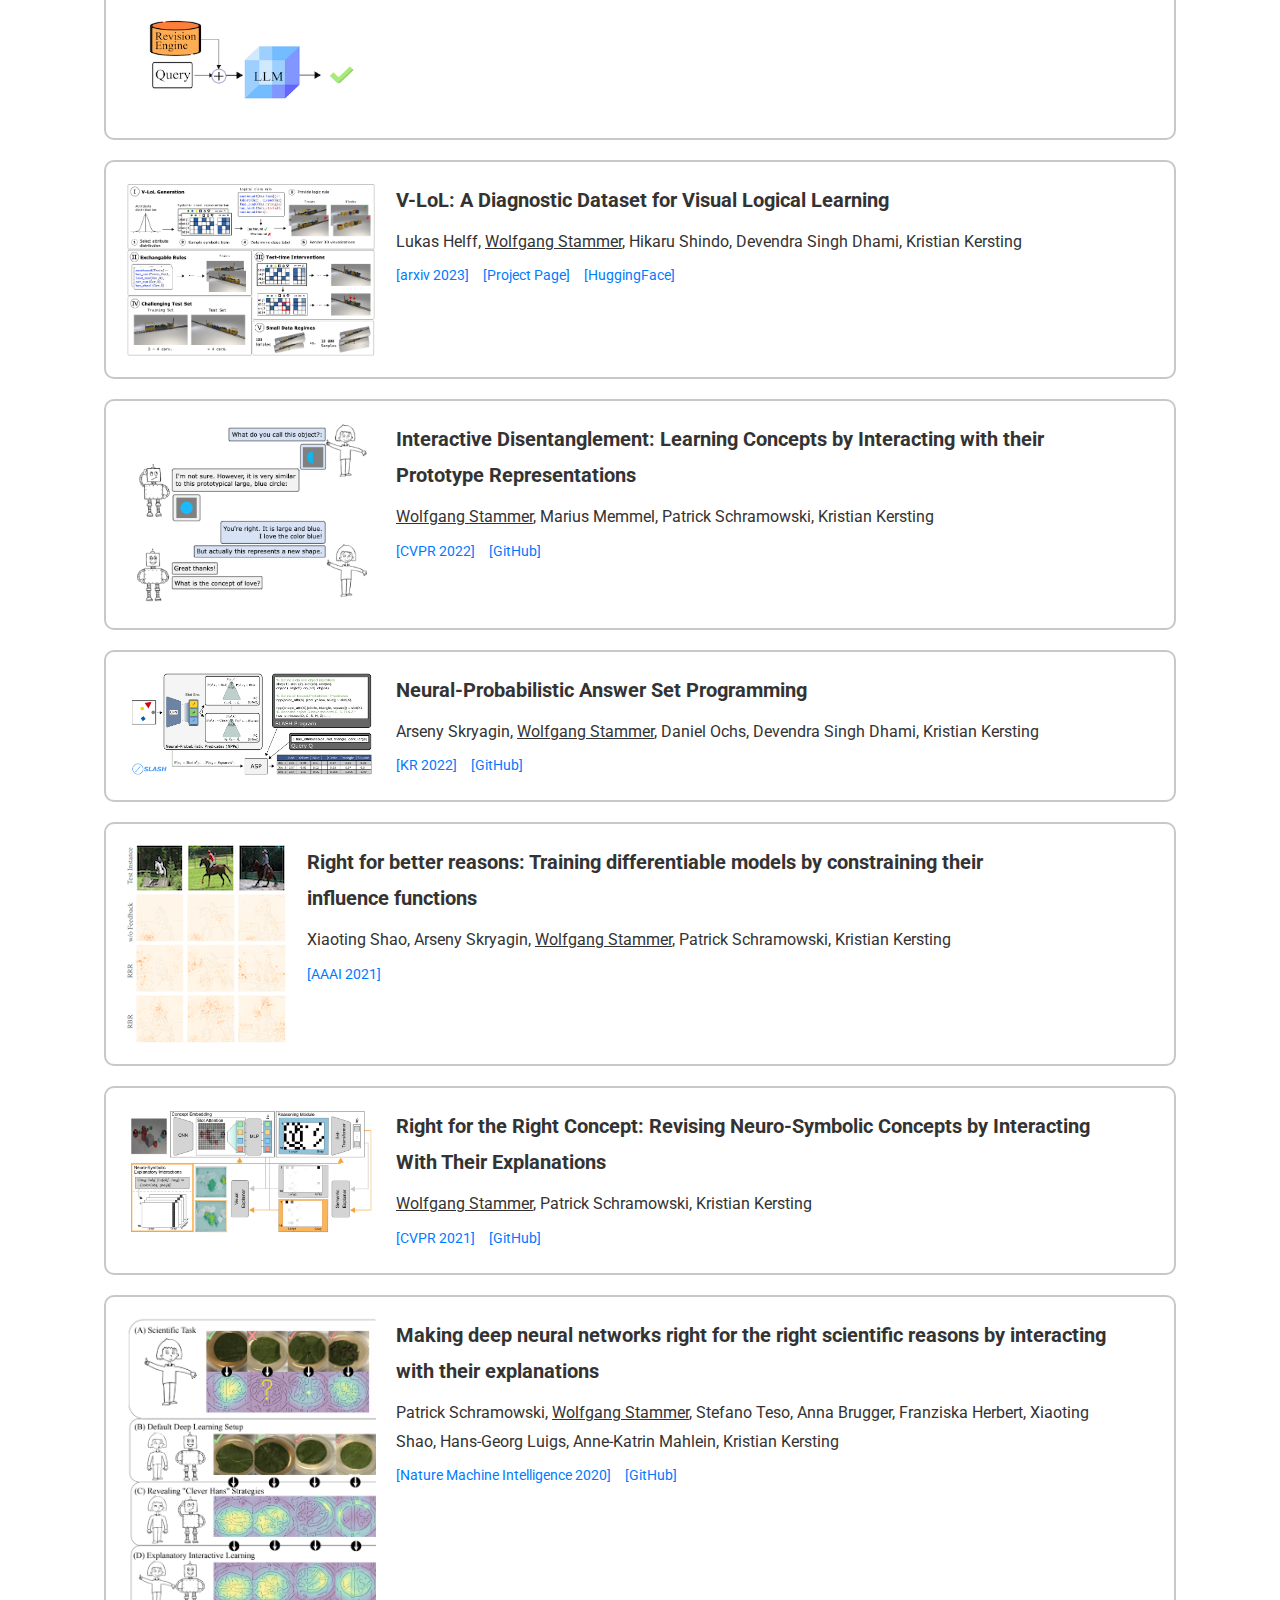
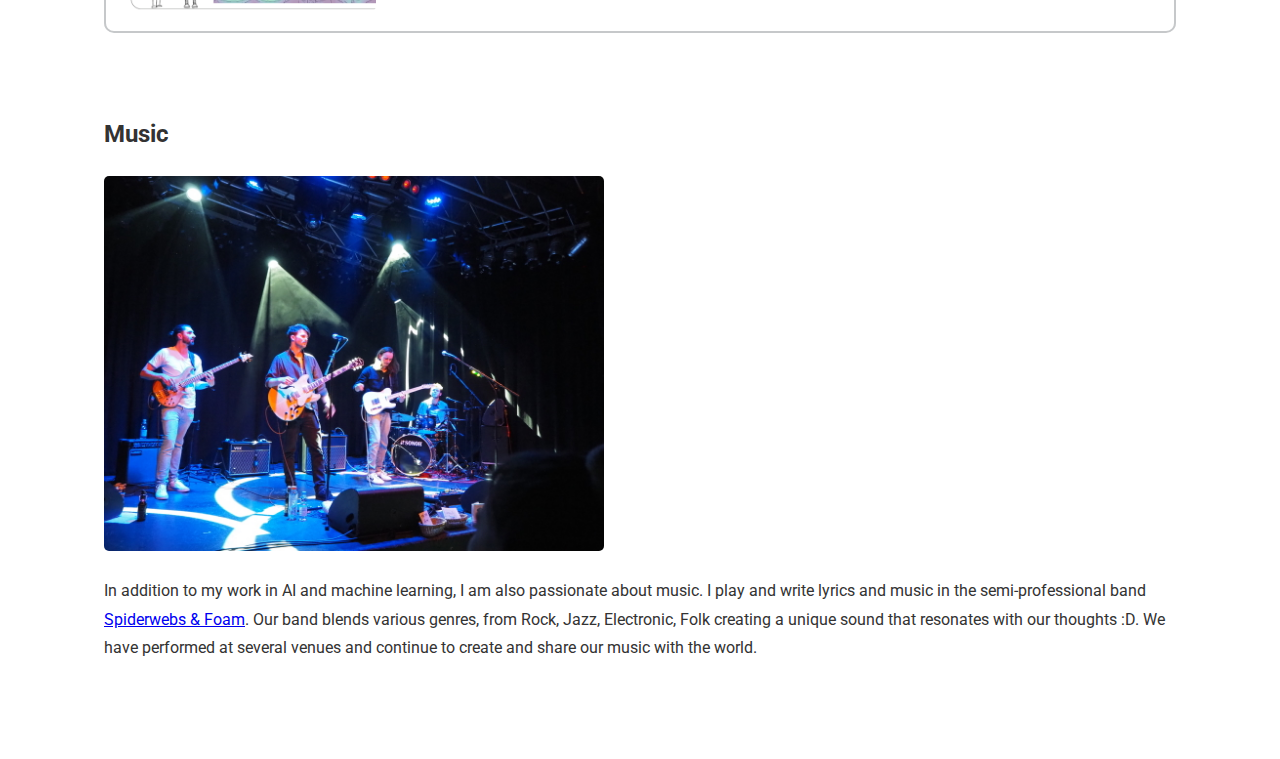
==== commit 558d1bdc: "added mobile phone formatting" ====
--- a/index.html
+++ b/index.html
@@ -3,7 +3,7 @@
 <head>
     <meta charset="UTF-8">
     <meta name="viewport" content="width=device-width, initial-scale=1.0">
-    <title>Wolfgang Stammer - Symbolic Concepts, Explanations and Interactions</title>
+    <title>Wolfgang Stammer - Symbolic Concepts, Explanations and Interactions ... and stuff</title>
     <link rel="stylesheet" href="styles.css">
     <link href="https://fonts.googleapis.com/css2?family=Architects+Daughter&family=Roboto:wght@300&display=swap" rel="stylesheet">
 </head>
--- a/styles.css
+++ b/styles.css
@@ -2,11 +2,10 @@
     font-family: 'Roboto', sans-serif;
     margin: 0;
     padding: 0;
-    padding-left: 200px;
-    padding-right: 200px;
+    padding-left: 5%;
+    padding-right: 5%;
     background-color: #fff;
     color: #333;
-    /* Added padding-bottom to create space for the footer */
     padding-bottom: 60px;
 }
 
@@ -59,7 +58,7 @@
 }
 
 .intro-text p {
-    font-family: 'Roboto', sans-serif; /* Adjusted for better readability */
+    font-family: 'Roboto', sans-serif;
     font-size: 18px;
     margin: 5px 0;
 }
@@ -112,7 +111,6 @@
     border-radius: 5px;
 }
 
-
 footer {
     background-color: #f4f4f4;
     color: #333;
@@ -132,3 +130,35 @@
     top: 10px;
     right: 10px;
 }
+
+/* Responsive adjustments for mobile */
+@media (max-width: 768px) {
+    body {
+        padding-left: 20px;
+        padding-right: 20px;
+    }
+
+    .intro {
+        flex-direction: column;
+        text-align: center;
+    }
+
+    .intro img {
+        margin-right: 0;
+        margin-bottom: 20px;
+    }
+
+    .publication-item {
+        flex-direction: column;
+        text-align: center;
+    }
+
+    .publication-item img {
+        margin-right: 0;
+        margin-bottom: 10px;
+    }
+
+    .publication-text {
+        max-width: 100%;
+    }
+}
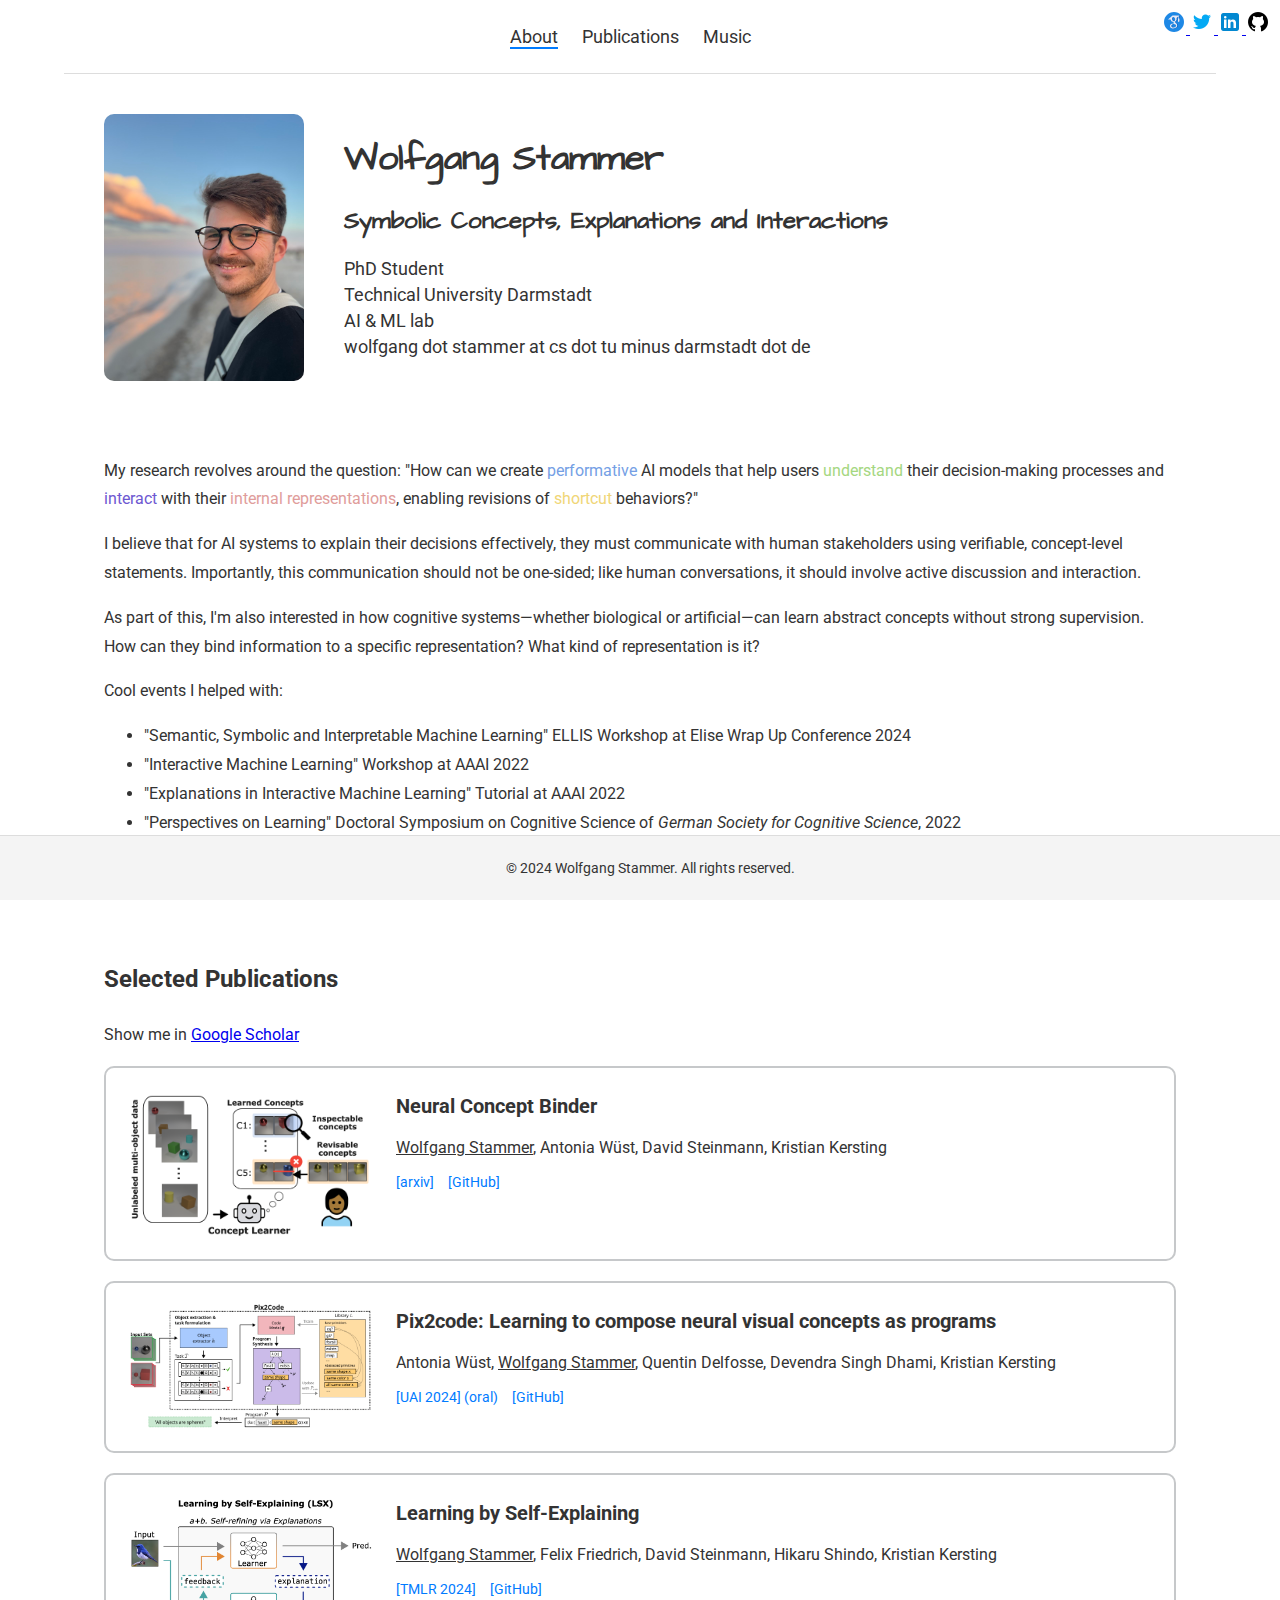
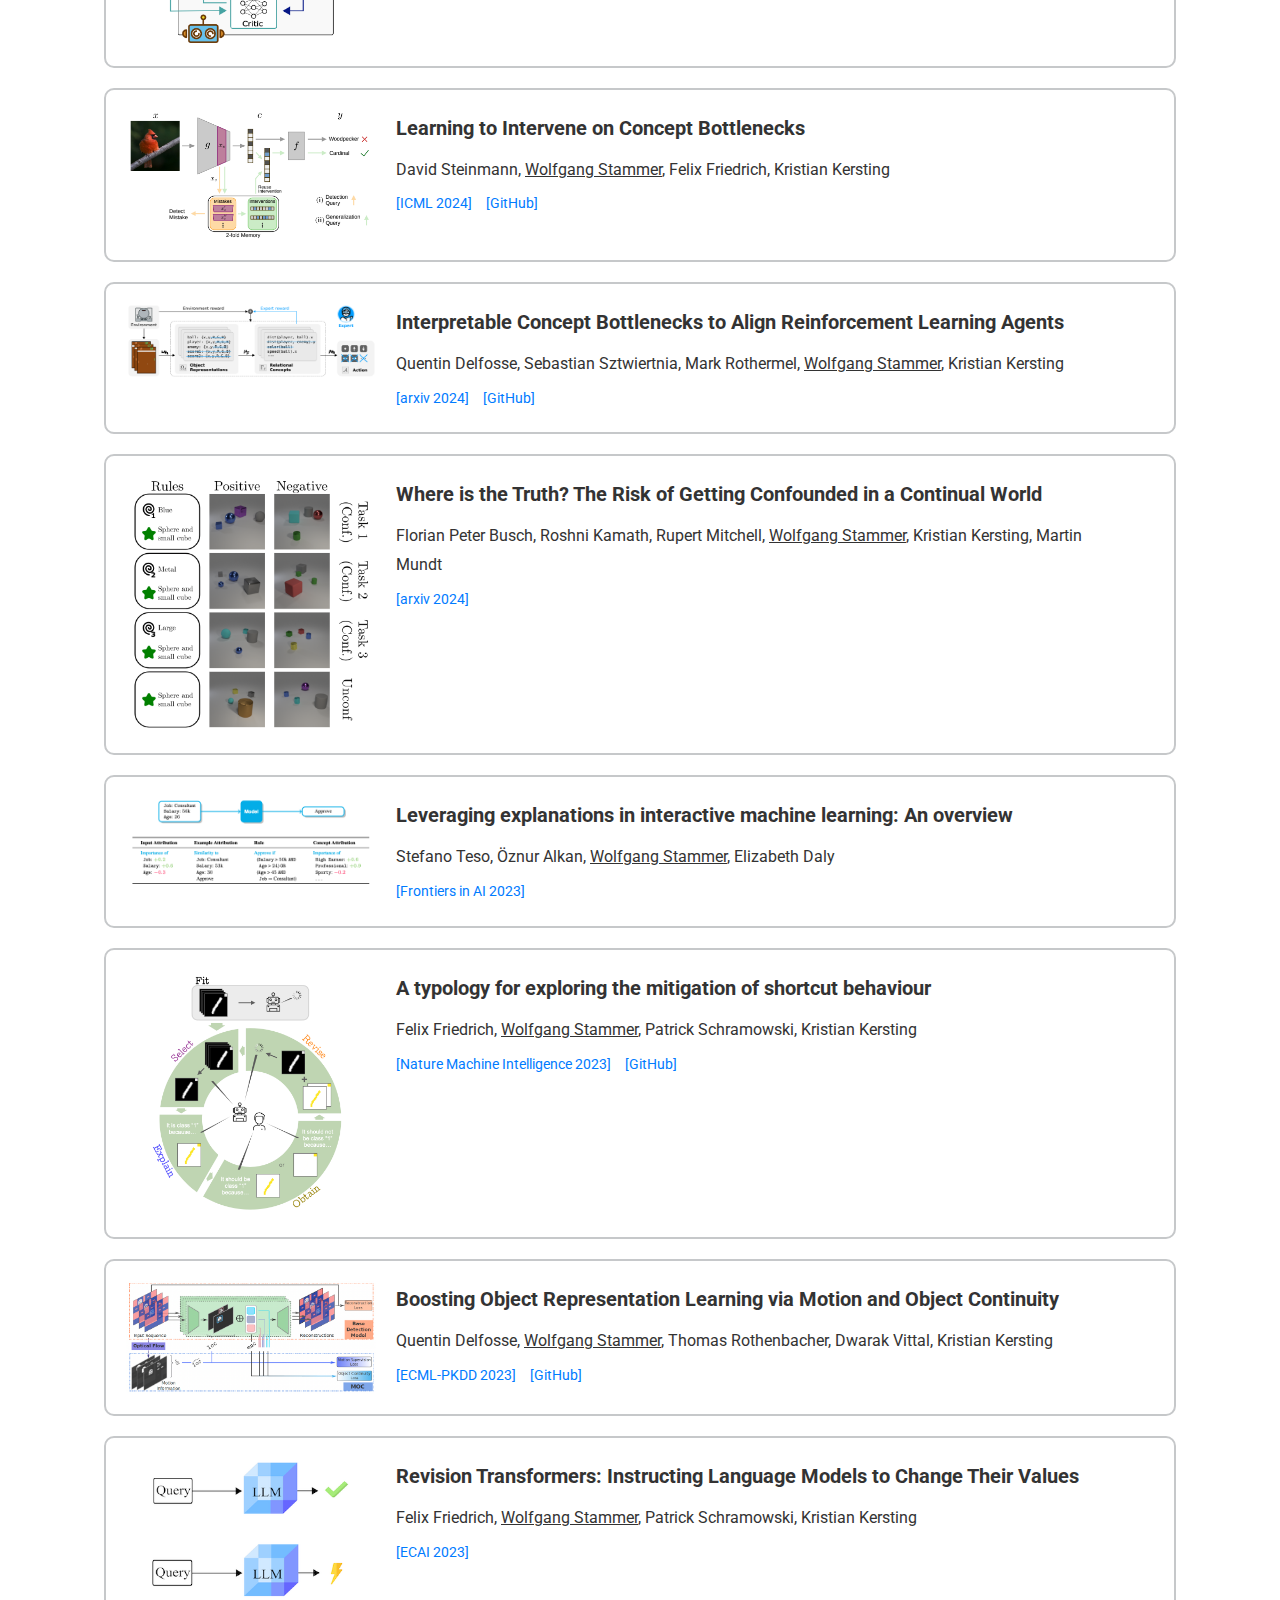
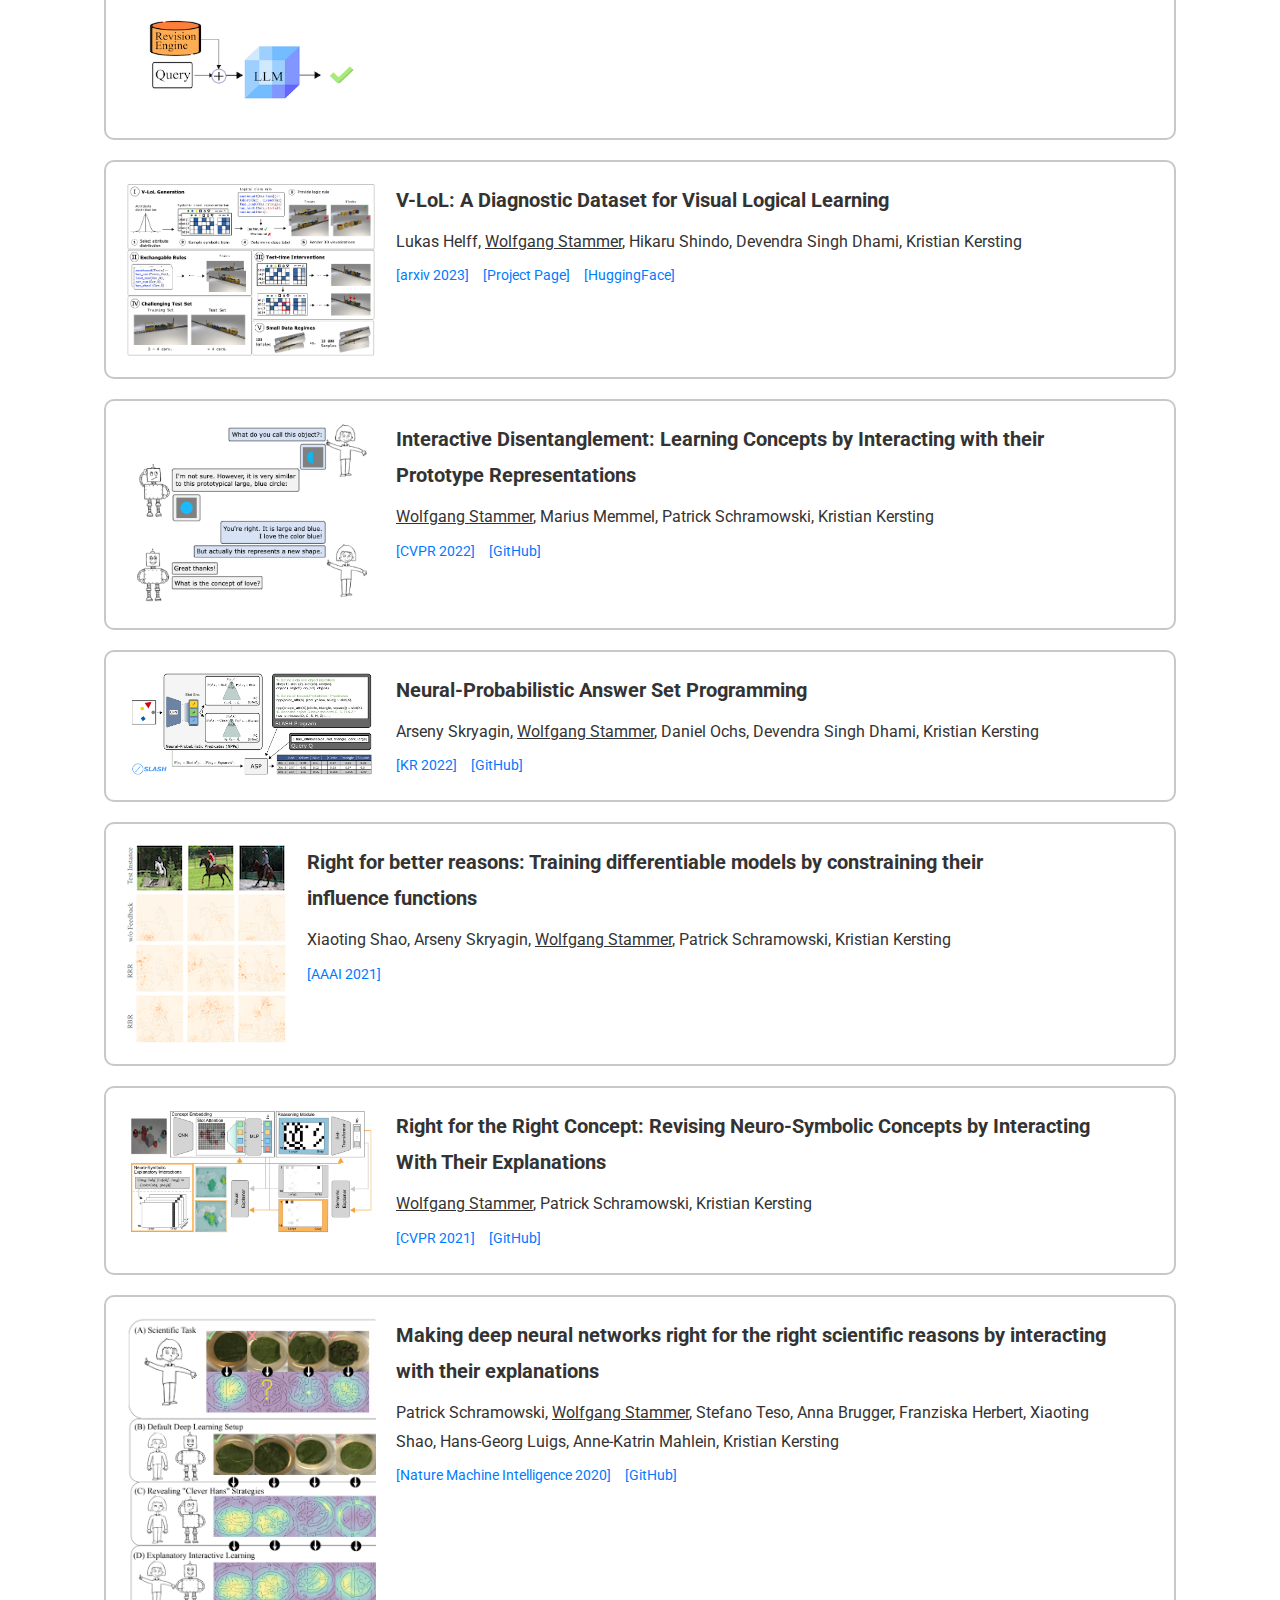
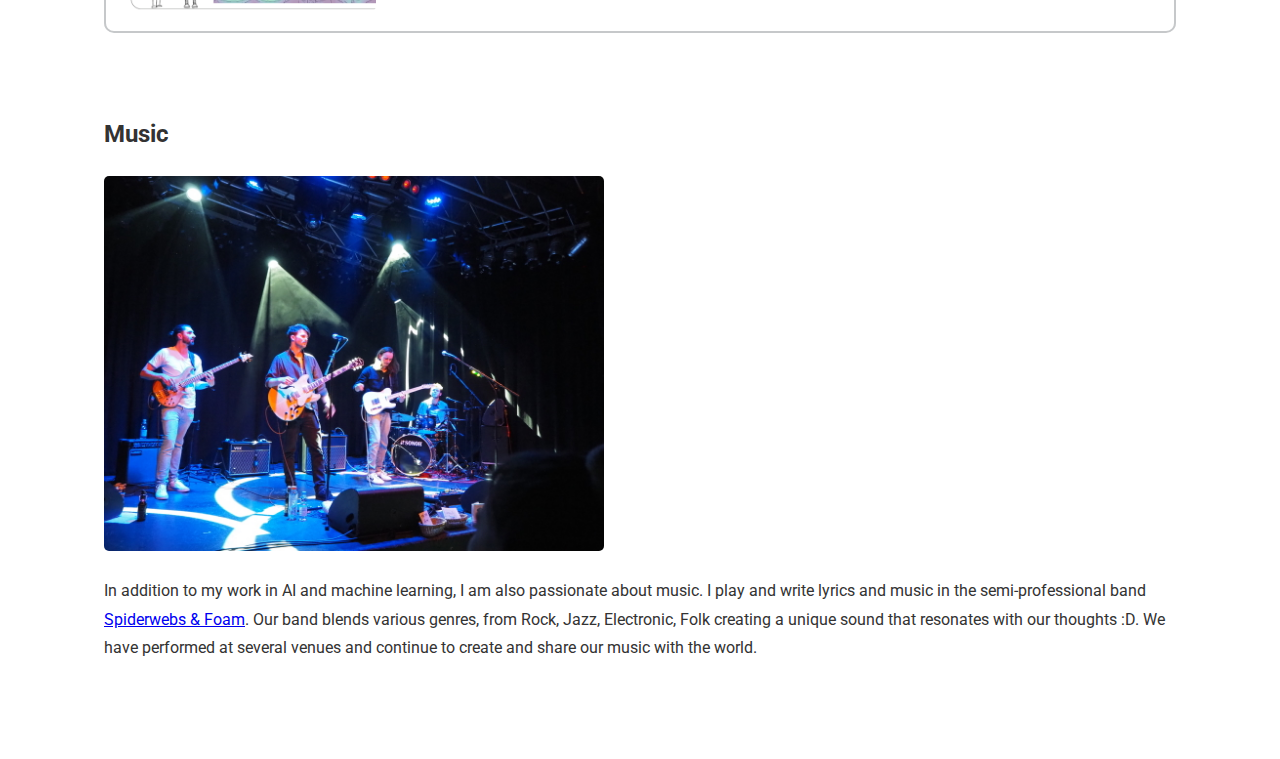
==== commit f2b7bf24: "added linkedin" ====
--- a/index.html
+++ b/index.html
@@ -22,6 +22,9 @@
                 <a href="https://twitter.com/WolfStammer" target="blank">
                     <img src="logos/icons8-twitter-48.png" alt="Twitter" style="height: 24px;">
                 </a>
+                <a href="https://de.linkedin.com/in/wolfgang-stammer" target="blank">
+                    <img src="logos/icons8-linkedin-48.png" alt="LinkedIn" style="height: 24px;">
+                </a>
                 <a href="https://github.com/wolfstam" target="blank">
                     <img src="logos/icons8-github-24.png" alt="GitHub" style="height: 24px;">
                 </a>
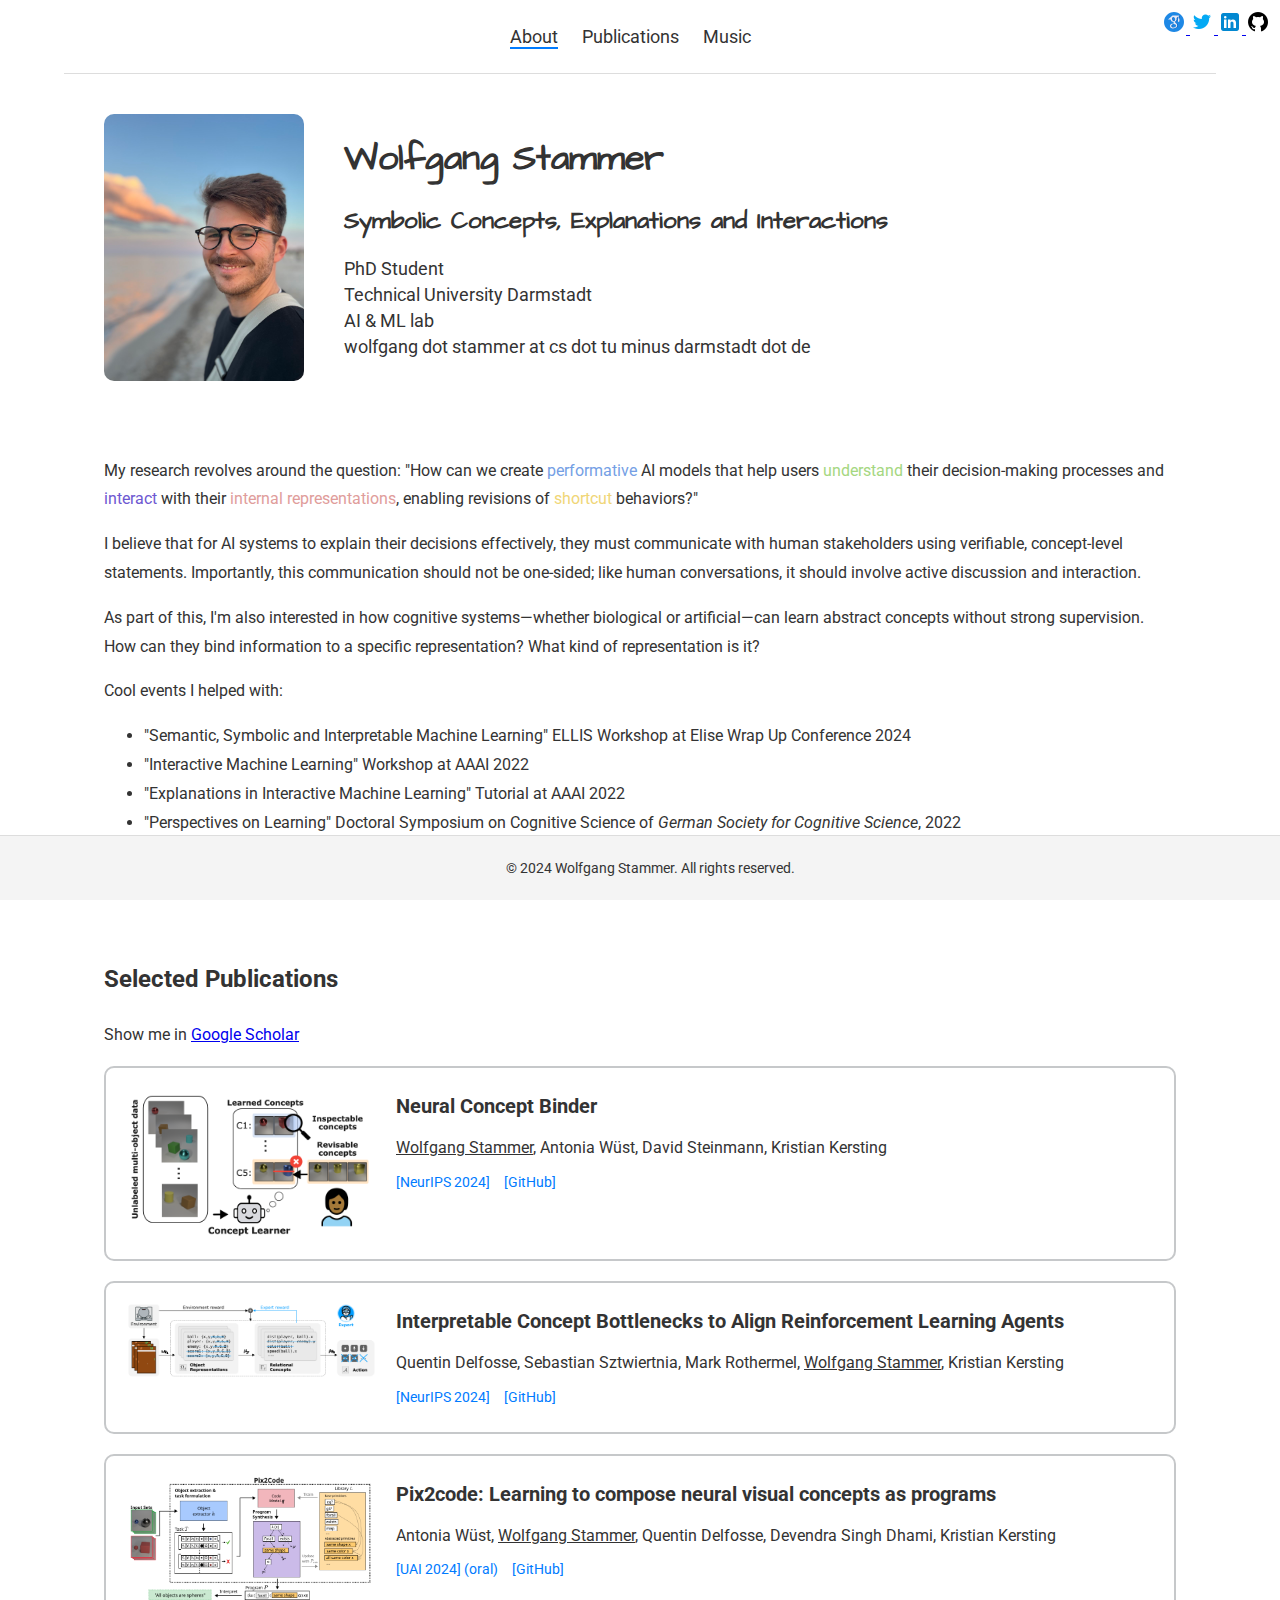
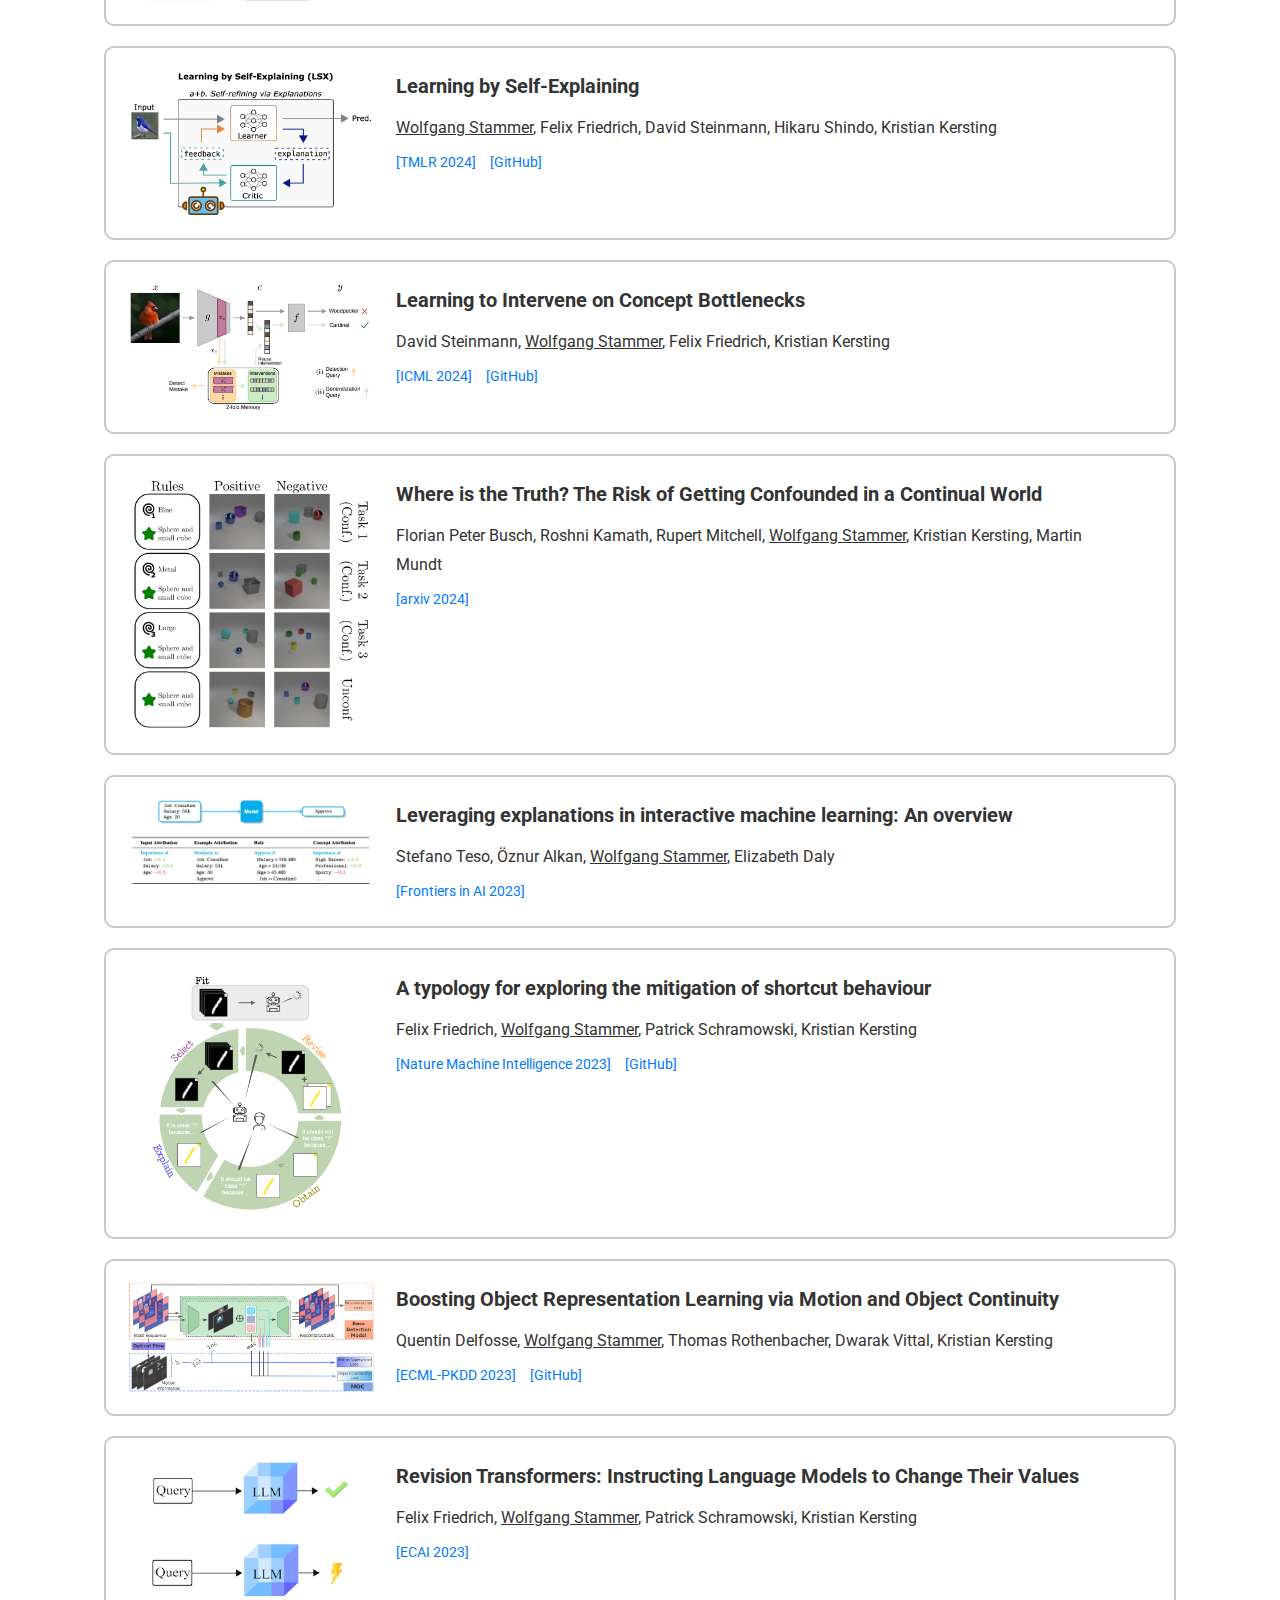
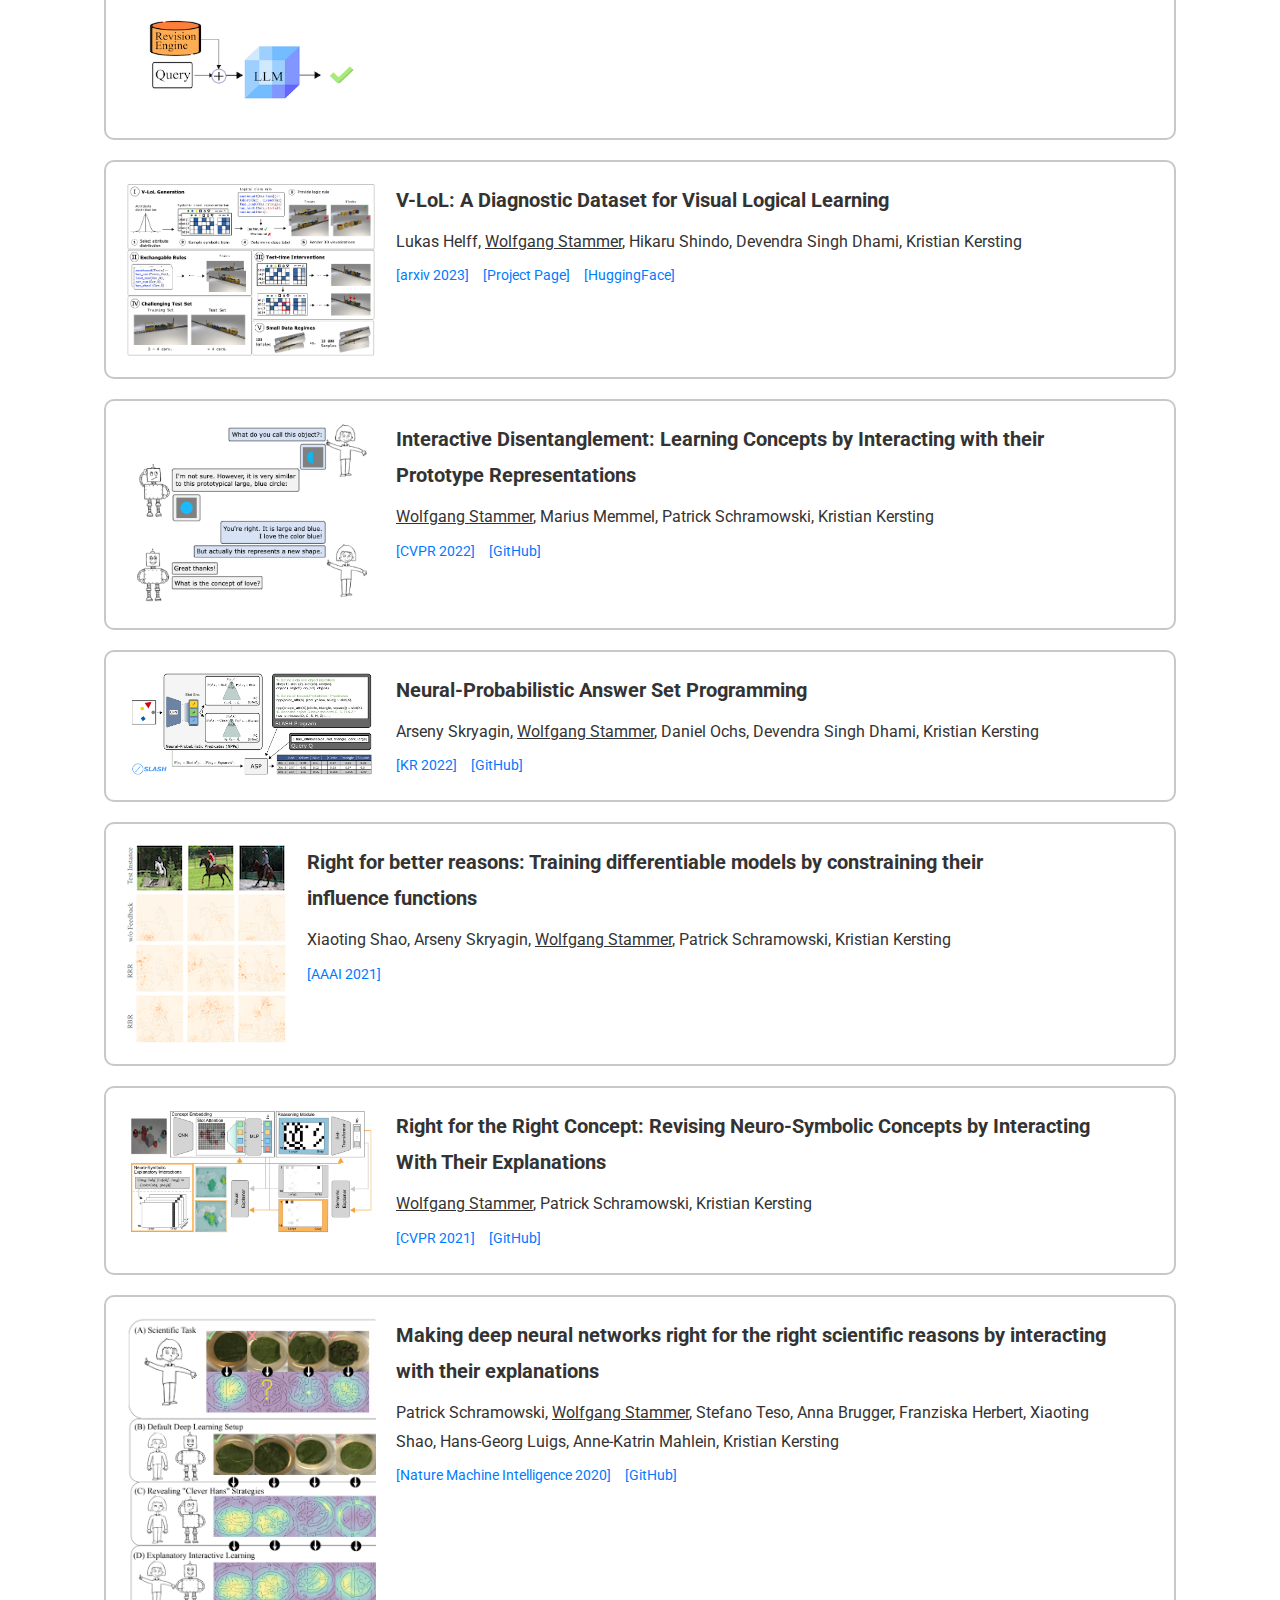
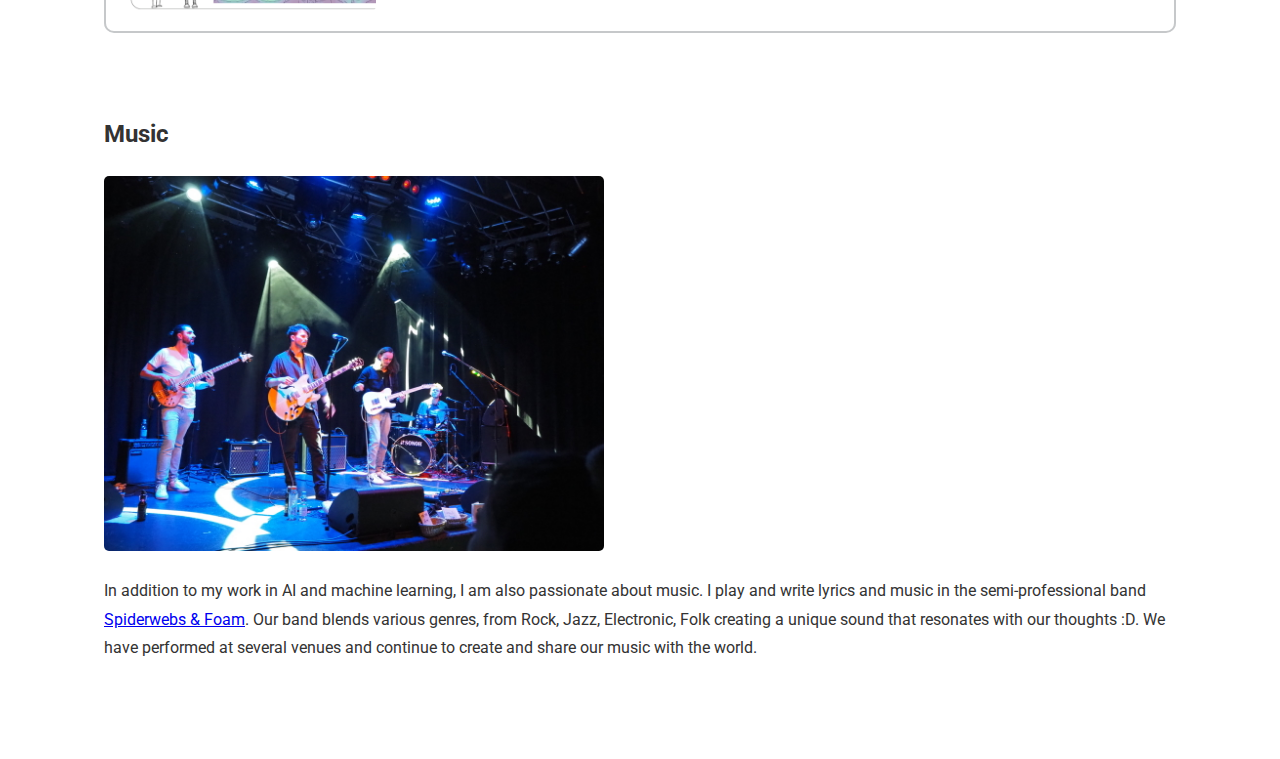
==== commit 2d4d484f: "updated paper list" ====
--- a/index.html
+++ b/index.html
@@ -72,8 +72,19 @@
                 <div class="publication-text">
                     <h3>Neural Concept Binder</h3>
                     <p><u>Wolfgang Stammer</u>, Antonia Wüst, David Steinmann, Kristian Kersting</p>
-                    <a href="https://arxiv.org/pdf/2406.09949" class="publication-link">[arxiv]</a>
+                    <a href="https://arxiv.org/pdf/2406.09949" class="publication-link">[NeurIPS 2024]</a>
                     <a href="https://github.com/ml-research/NeuralConceptBinder" class="github-link">[GitHub]</a> 
+                </div>
+            </div>
+
+            <!-- <div id="hidden-publications" style="display: none;"></div> -->
+            <div class="publication-item">
+                <img src="papers/delfosse2024interpretable.png" alt="Publication Image">
+                <div class="publication-text">
+                    <h3>Interpretable Concept Bottlenecks to Align Reinforcement Learning Agents</h3>
+                    <p>Quentin Delfosse, Sebastian Sztwiertnia, Mark Rothermel, <u>Wolfgang Stammer</u>, Kristian Kersting</p>
+                    <a href="https://arxiv.org/pdf/2401.05821" class="publication-link">[NeurIPS 2024]</a>
+                    <a href="https://github.com/k4ntz/SCoBots" class="github-link">[GitHub]</a> 
                 </div>
             </div>
 
@@ -107,17 +118,6 @@
                 </div>
             </div>
             <!-- </div> -->
-
-            <!-- <div id="hidden-publications" style="display: none;"></div> -->
-            <div class="publication-item">
-                <img src="papers/delfosse2024interpretable.png" alt="Publication Image">
-                <div class="publication-text">
-                    <h3>Interpretable Concept Bottlenecks to Align Reinforcement Learning Agents</h3>
-                    <p>Quentin Delfosse, Sebastian Sztwiertnia, Mark Rothermel, <u>Wolfgang Stammer</u>, Kristian Kersting</p>
-                    <a href="https://arxiv.org/pdf/2401.05821" class="publication-link">[arxiv 2024]</a>
-                    <a href="https://github.com/k4ntz/SCoBots" class="github-link">[GitHub]</a> 
-                </div>
-            </div>
 
             <div class="publication-item">
                 <img src="papers/busch_whereisthetruth.png" alt="Publication Image">
